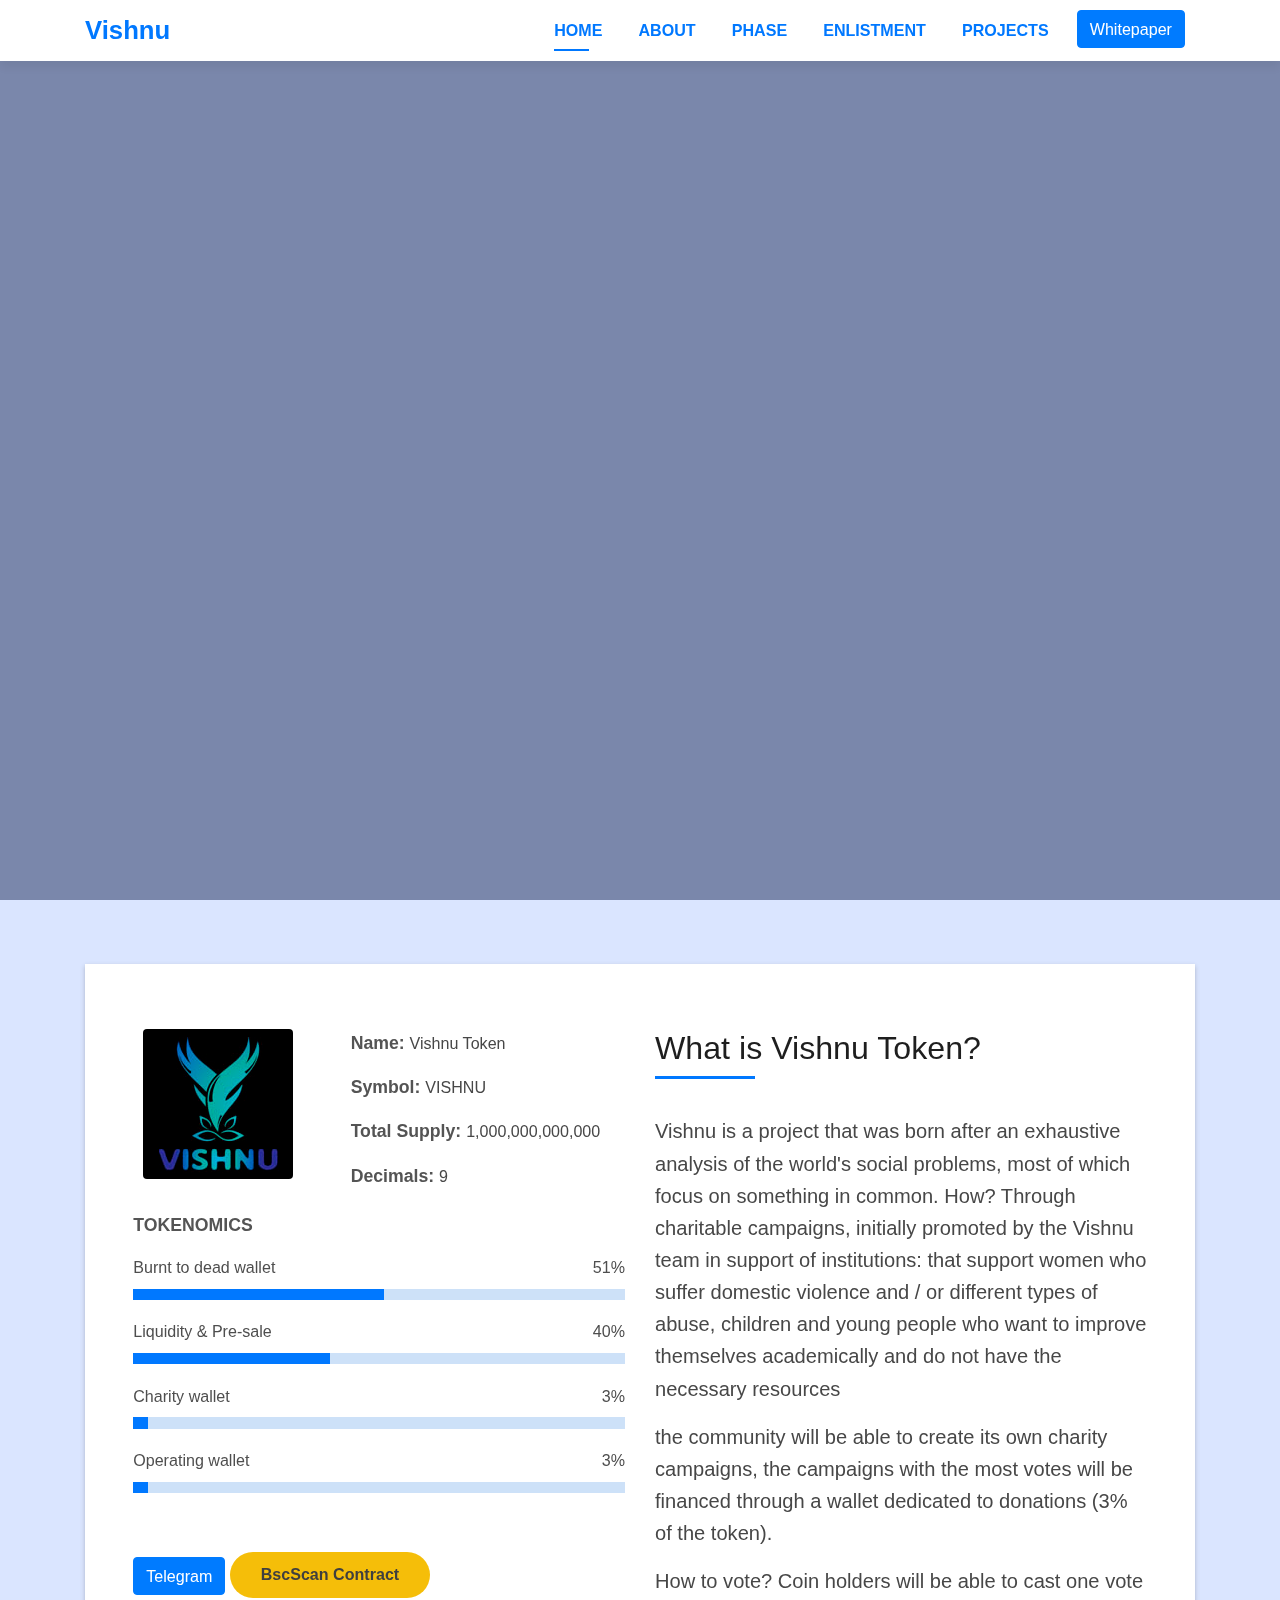
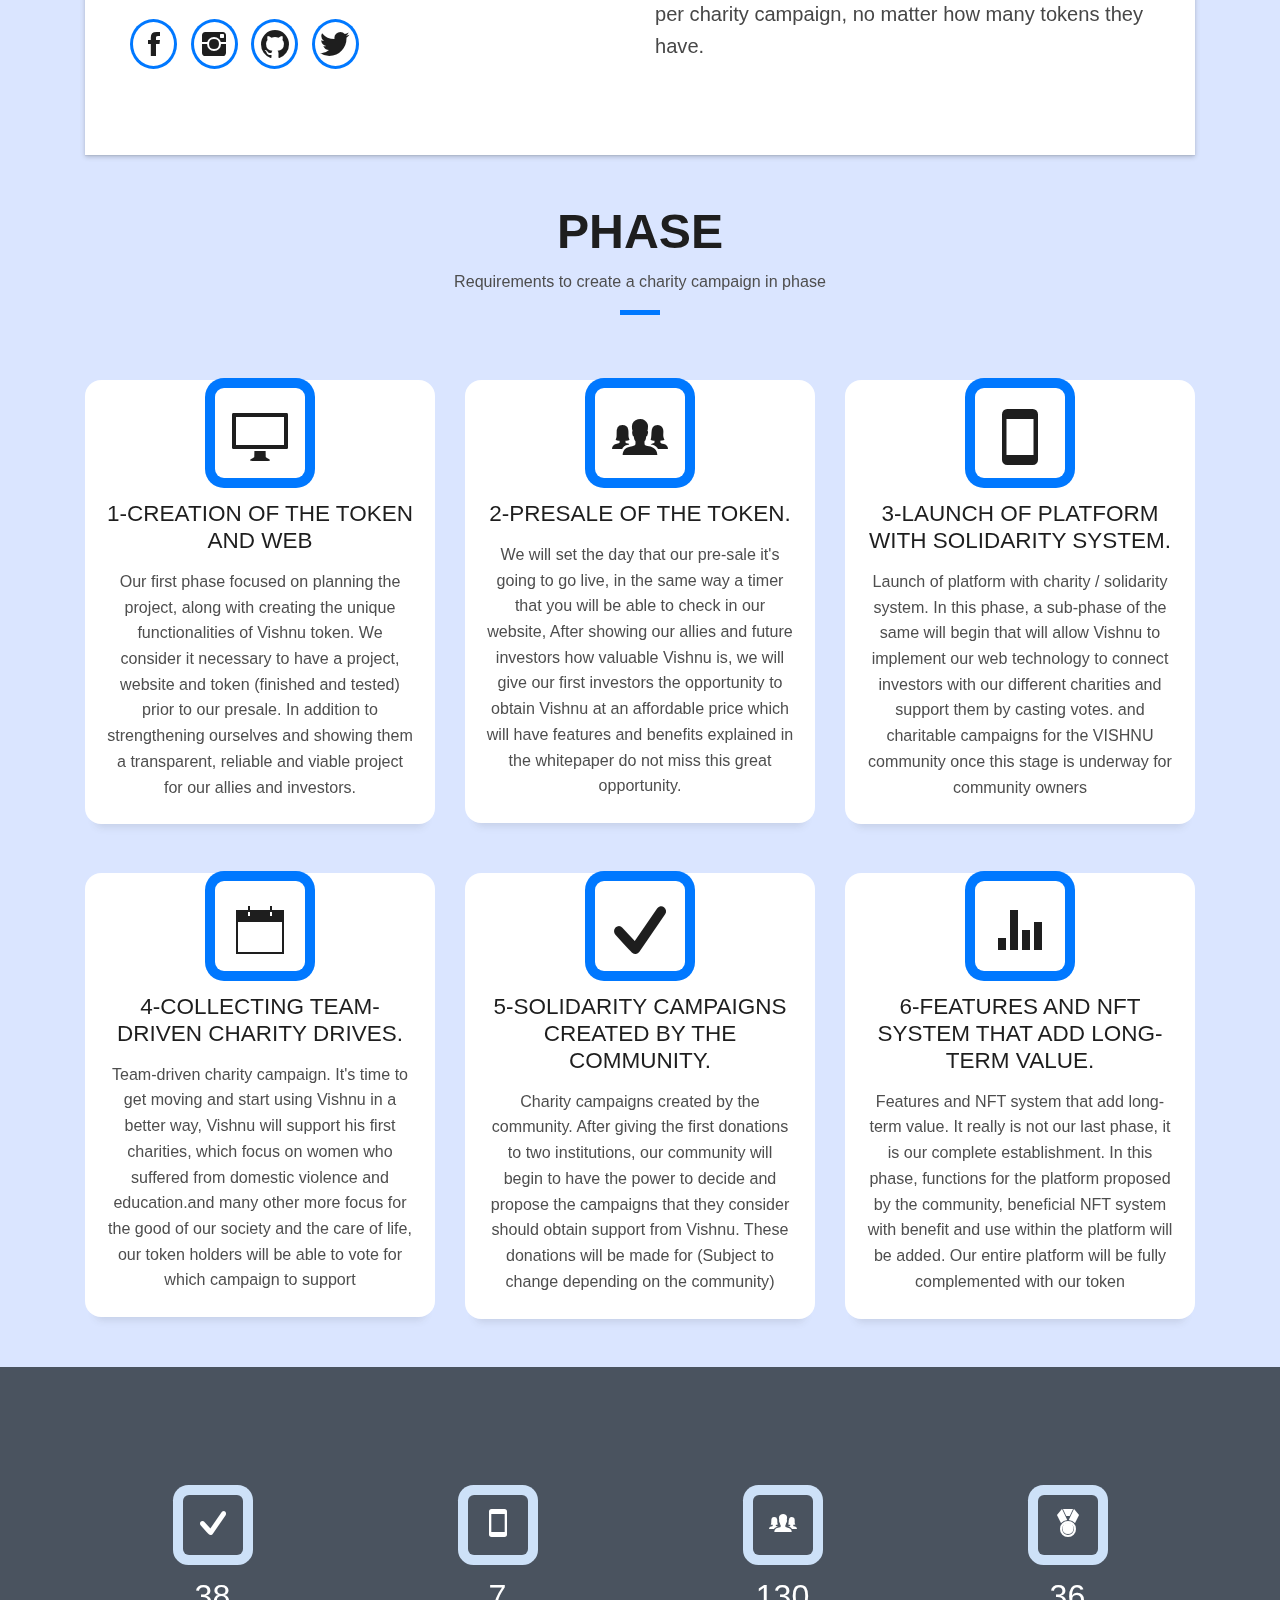
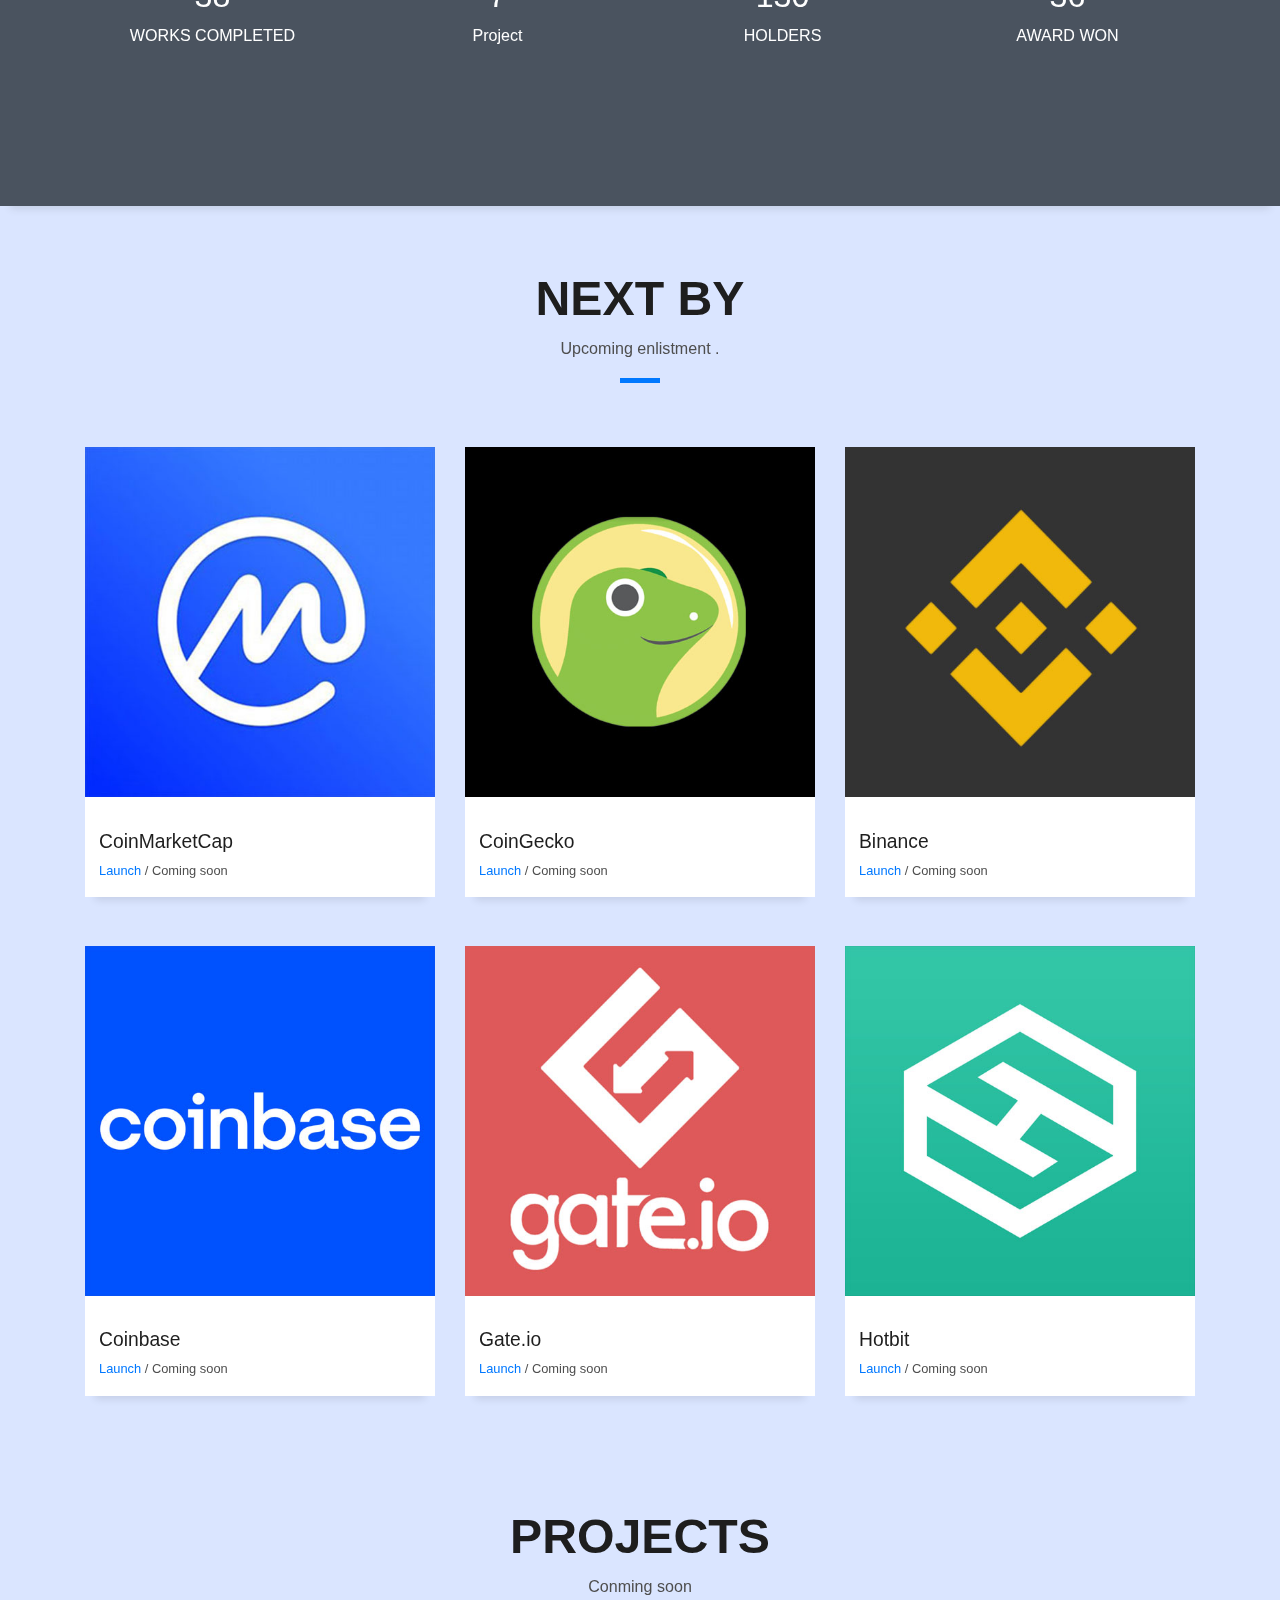
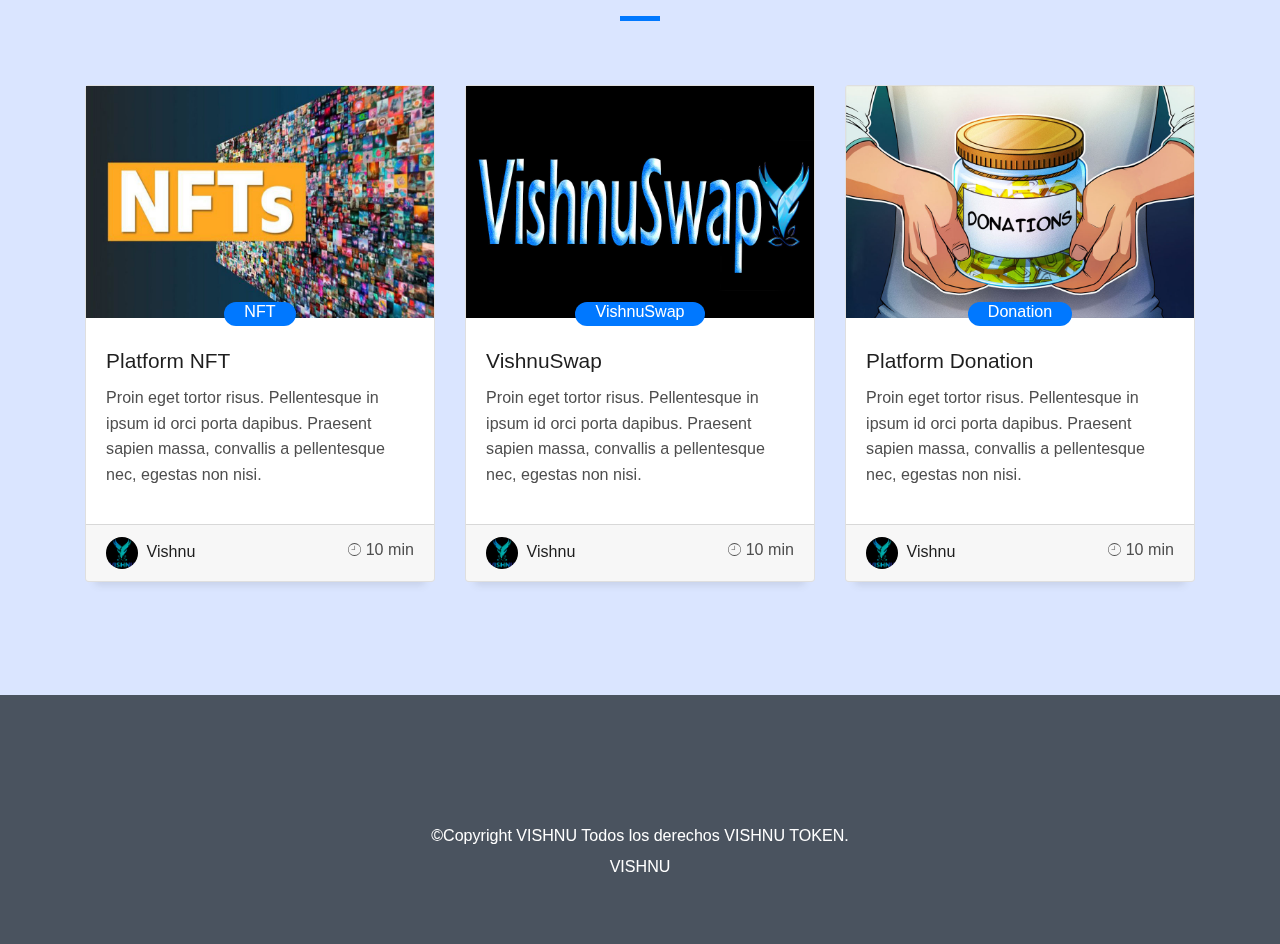
==== index.html @ ac34f477 "Add files via upload" ====
<html lang="en"><head>
  <meta charset="utf-8">
  <title>Vishnu Token</title>
  <meta content="width=device-width, initial-scale=1.0" name="viewport">
  <meta content="" name="keywords">
  <meta content="" name="description">

  <!-- Favicons -->
  <link href="img/favicon.png" rel="icon">
  <link href="img/apple-touch-icon.png" rel="apple-touch-icon">

  <!-- Bootstrap CSS File -->
  <link href="lib/bootstrap/css/bootstrap.min.css" rel="stylesheet">

  <!-- Libraries CSS Files -->
  <link href="lib/font-awesome/css/font-awesome.min.css" rel="stylesheet">
  <link href="lib/animate/animate.min.css" rel="stylesheet">
  <link href="lib/ionicons/css/ionicons.min.css" rel="stylesheet">
  <link href="lib/owlcarousel/assets/owl.carousel.min.css" rel="stylesheet">
  <link href="lib/lightbox/css/lightbox.min.css" rel="stylesheet">

  <!-- Main Stylesheet File -->
  <link href="css/style.css" rel="stylesheet">

  <!-- =======================================================
    Theme Name: Vishnu
    Theme URL: https://Vishnutoken.net/Vishnu-token-VISHNU-html-template/
    Author: vishnutoken.net
    License: https://vishnutoken.net/license/
  ======================================================= -->
</head>

<body id="page-top">

  <!--/ Nav Star /-->
  <nav class="navbar navbar-b navbar-expand-md fixed-top navbar-reduce" id="mainNav">
    <div class="container">
      <a class="navbar-brand js-scroll" href="#page-top">Vishnu</a>
      <button class="navbar-toggler collapsed" type="button" data-toggle="collapse" data-target="#navbarDefault" aria-controls="navbarDefault" aria-expanded="false" aria-label="Toggle navigation">
        <span></span>
        <span></span>
        <span></span>
      </button>
      <div class="navbar-collapse collapse justify-content-end" id="navbarDefault">
        <ul class="navbar-nav">
          <li class="nav-item">
            <a class="nav-link js-scroll active" href="#home">Home</a>
          </li>
          <li class="nav-item">
            <a class="nav-link js-scroll" href="#about">About</a>
          </li>
          <li class="nav-item">
            <a class="nav-link js-scroll" href="#service">Phase</a>
          </li>
          <li class="nav-item">
            <a class="nav-link js-scroll" href="#work">Enlistment</a>
          </li>
          <li class="nav-item">
            <a class="nav-link js-scroll" href="#blog">Projects</a>
          </li>
          <li class="nav-item">
            <a href="Whitepaper/WhitepaperVishnu.pdf" target="_blank" class="btn btn-primary gradient rounded-xl">Whitepaper</a>
     </ul>
      </div>
    </div>
  </nav>
  <!--/ Nav End /-->

  <!--/ Intro Skew Star /-->
  

    <meta charset="UTF-8">
    <meta http-equiv="X-UA-Compatible" content="IE=edge">
    <meta name="viewport" content="width=device-width, initial-scale=1.0">
    <title>DreamTours</title>
    <link rel="stylesheet" href="./main.css">


    <main id="hero">   
        <div class="promo">
            <h1></h1>
            <p></p>
          
        </div>
        <video muted="" autoplay="" loop="">
            <source src="./video/fondo.mp4" type="video/mp4">
        </video>
        <div class="capa"></div>
    </main>


          <!--<p class="display-6 color-d">Hello, world!</p>-->
          
    
  
  <!--/ Intro Skew End /-->

  <section id="about" class="about-mf sect-pt4 route">
    <div class="container">
      <div class="row">
        <div class="col-sm-12">
          <div class="box-shadow-full">
            <div class="row">
              <div class="col-md-6">
                <div class="row">
                  <div class="col-sm-6 col-md-5">
                    <div class="about-img">
                      <img src="img/testimonial-2.jpg" class="img-fluid rounded b-shadow-a" alt="">
                    </div>
                  </div>
                  <div class="col-sm-6 col-md-7">
                    <div class="about-info">
                      <p><span class="title-s">Name: </span> <span>Vishnu Token</span></p>
                      <p><span class="title-s">Symbol: </span> <span>VISHNU</span></p>
                      <p><span class="title-s">Total Supply: </span> <span>1,000,000,000,000</span></p>
                      <p><span class="title-s">Decimals: </span> <span>9</span></p>
                    </div>
                  </div>
                </div>
                <div class="skill-mf">
                  <p class="title-s">TOKENOMICS</p>
                  <span>Burnt to dead wallet</span> <span class="pull-right">51%</span>
                  <div class="progress">
                    <div class="progress-bar" role="progressbar" style="width: 51%;" aria-valuenow="85" aria-valuemin="0" aria-valuemax="100"></div>
                  </div>
                  <span>Liquidity & Pre-sale</span> <span class="pull-right">40%</span>
                  <div class="progress">
                    <div class="progress-bar" role="progressbar" style="width: 40%" aria-valuenow="75" aria-valuemin="0" aria-valuemax="100"></div>
                  </div>
                  <span>Charity wallet</span> <span class="pull-right">3%</span>
                  <div class="progress">
                    <div class="progress-bar" role="progressbar" style="width: 3%" aria-valuenow="50" aria-valuemin="0" aria-valuemax="100"></div>
                  </div>
                  <span>Operating wallet</span> <span class="pull-right">3%</span>
                  <div class="progress">
                    <div class="progress-bar" role="progressbar" style="width: 3%" aria-valuenow="90" aria-valuemin="0" aria-valuemax="100"></div>
                  </div>
                </div>
               <a href="https://t.me/VishnuToken" target="_blank" class="btn btn-primary gradient rounded-xl">Telegram</a> <a href="https://bscscan.com/token/0xe2ad57574689e2a278611de8c1af13e9b4d689e1">
<button type="button">BscScan Contract</button></a>
             <div class="socials">
                    <ul>
                      <li><a href="https://www.facebook.com/Vishnutoken"><span class="ico-circle"><i class="ion-social-facebook"></i></span></a></li>
                      <li><a href="https://www.instagram.com/vishnutoken"><span class="ico-circle"><i class="ion-social-instagram"></i></span></a></li>
                      <li><a href="https://github.com/CarlosVishnuDev"><span class="ico-circle"><i class="ion-social-github"></i></span></a></li>
                      <li><a href="https://twitter.com/vishnutoken"><span class="ico-circle"><i class="ion-social-twitter"></i></span></a></li>
                    
                    </ul>
                  </div>  
             </div>
              <div class="col-md-6">
                <div class="about-me pt-4 pt-md-0">
                  <div class="title-box-2">
                    <h5 class="title-left">
                      What is Vishnu Token?
                    </h5>
                  </div>
                  <p class="lead">
                   Vishnu is a project that was born after an exhaustive analysis of the world's social problems, most of which focus on something in common.

How?

Through charitable campaigns, initially promoted by the Vishnu team in support of institutions: that support women who suffer domestic violence and / or different types of abuse, children and young people who want to improve themselves academically and do not have the necessary resources
                  </p>
                  <p class="lead">
                    the community will be able to create its own charity campaigns, the campaigns with the most votes will be financed through a wallet dedicated to donations (3% of the token).
                  </p>
                  <p class="lead">
                   How to vote?

Coin holders will be able to cast one vote per charity campaign, no matter how many tokens they have.
                  </p>
                </div>
              </div>
            </div>
          </div>
        </div>
      </div>
    </div>
  </section>

  <!--/ Section Services Star /-->
  <section id="service" class="services-mf route">
    <div class="container">
      <div class="row">
        <div class="col-sm-12">
          <div class="title-box text-center">
            <h3 class="title-a">
              Phase
            </h3>
            <p class="subtitle-a">
              Requirements to create a charity campaign in phase
            </p>
            <div class="line-mf"></div>
          </div>
        </div>
      </div>
      <div class="row">
        <div class="col-md-4">
          <div class="service-box">
            <div class="service-ico">
              <span class="ico-circle"><i class="ion-monitor"></i></span>
            </div>
            <div class="service-content">
              <h2 class="s-title">1-Creation of the token and web</h2>
              <p class="s-description text-center">
               Our first phase focused on planning the project, along with creating the unique functionalities of Vishnu token. We consider it necessary to have a project, website and token (finished and tested) prior to our presale. In addition to strengthening ourselves and showing them a transparent, reliable and viable project for our allies and investors.
              </p>
            </div>
          </div>
        </div>
        <div class="col-md-4">
          <div class="service-box">
            <div class="service-ico">
              <span class="ico-circle"><i class="ion-ios-people"></i></span>
            </div>
            <div class="service-content">
              <h2 class="s-title">2-Presale of the token.</h2>
              <p class="s-description text-center">
                We will set the day that our pre-sale it's going to go live, in the same way a timer that you will be able to check in our website, After showing our allies and future investors how valuable Vishnu is, we will give our first investors the opportunity to obtain Vishnu at an affordable price which will have features and benefits explained in the whitepaper do not miss this great opportunity.
              </p>
            </div>
          </div>
        </div>
        <div class="col-md-4">
          <div class="service-box">
            <div class="service-ico">
              <span class="ico-circle"><i class="ion-android-phone-portrait"></i></span>
            </div>
            <div class="service-content">
              <h2 class="s-title">3-Launch of platform with solidarity system.</h2>
              <p class="s-description text-center">
                Launch of platform with charity / solidarity system.
In this phase, a sub-phase of the same will begin that will allow Vishnu to implement our web technology to connect investors with our different charities and support them by casting votes. and charitable campaigns for the VISHNU community once this stage is underway for community owners
              </p>
            </div>
          </div>
        </div>
        <div class="col-md-4">
          <div class="service-box">
            <div class="service-ico">
              <span class="ico-circle"><i class="ion-ios-calendar-outline"></i></span>
            </div>
            <div class="service-content">
              <h2 class="s-title">4-Collecting team-driven charity drives.
</h2>
              <p class="s-description text-center">
                Team-driven charity campaign.
It's time to get moving and start using Vishnu in a better way, Vishnu will support his first charities, which focus on women who suffered from domestic violence and education.and many other more focus for the good of our society and the care of life, our token holders will be able to vote for which campaign to support

              </p>
            </div>
          </div>
        </div>
        <div class="col-md-4">
          <div class="service-box">
            <div class="service-ico">
              <span class="ico-circle"><i class="ion-checkmark-round"></i></span>
            </div>
            <div class="service-content">
              <h2 class="s-title">5-Solidarity campaigns created by the community.
</h2>
              <p class="s-description text-center">
               Charity campaigns created by the community.
After giving the first donations to two institutions, our community will begin to have the power to decide and propose the campaigns that they consider should obtain support from Vishnu. These donations will be made for (Subject to change depending on the community)
              </p>
            </div>
          </div>
        </div>
        <div class="col-md-4">
          <div class="service-box">
            <div class="service-ico">
              <span class="ico-circle"><i class="ion-stats-bars"></i></span>
            </div>
            <div class="service-content">
              <h2 class="s-title">6-Features and NFT system that add long-term value.
</h2>
              <p class="s-description text-center">
                Features and NFT system that add long-term value.
It really is not our last phase, it is our complete establishment. In this phase, functions for the platform proposed by the community, beneficial NFT system with benefit and use within the platform will be added. Our entire platform will be fully complemented with our token
               
              </p>
            </div>
          </div>
        </div>
      </div>
    </div>
  </section>
  <!--/ Section Services End /-->

  <div class="section-counter paralax-mf bg-image" style="background-image: url(img/counters-bg.jpg)">
    <div class="overlay-mf"></div>
    <div class="container">
      <div class="row">
        <div class="col-sm-3 col-lg-3">
          <div class="counter-box">
            <div class="counter-ico">
              <span class="ico-circle"><i class="ion-checkmark-round"></i></span>
            </div>
            <div class="counter-num">
              <p class="counter">38</p>
              <span class="counter-text">WORKS COMPLETED</span>
            </div>
          </div>
        </div>
        <div class="col-sm-3 col-lg-3">
          <div class="counter-box pt-4 pt-md-0">
            <div class="counter-ico">
              <span class="ico-circle"><i class="ion-android-phone-portrait"></i></span>
            </div>
            <div class="counter-num">
              <p class="counter">7</p>
              <span class="counter-text">Project</span>
            </div>
          </div>
        </div>
        <div class="col-sm-3 col-lg-3">
          <div class="counter-box pt-4 pt-md-0">
            <div class="counter-ico">
              <span class="ico-circle"><i class="ion-ios-people"></i></span>
            </div>
            <div class="counter-num">
              <p class="counter">130</p>
              <span class="counter-text">HOLDERS</span>
            </div>
          </div>
        </div>
        <div class="col-sm-3 col-lg-3">
          <div class="counter-box pt-4 pt-md-0">
            <div class="counter-ico">
              <span class="ico-circle"><i class="ion-ribbon-a"></i></span>
            </div>
            <div class="counter-num">
              <p class="counter">36</p>
              <span class="counter-text">AWARD WON</span>
            </div>
          </div>
        </div>
      </div>
    </div>
  </div>

  <!--/ Section Portfolio Star /-->
  <section id="work" class="portfolio-mf sect-pt4 route">
    <div class="container">
      <div class="row">
        <div class="col-sm-12">
          <div class="title-box text-center">
            <h3 class="title-a">
              Next By
            </h3>
            <p class="subtitle-a">
Upcoming enlistment

.
            </p>
            <div class="line-mf"></div>
          </div>
        </div>
      </div>
      <div class="row">
        <div class="col-md-4">
          <div class="work-box">
            <a href="img/work-1.jpg" data-lightbox="gallery-mf">
              <div class="work-img">
                <img src="img/work-1.jpg" alt="" class="img-fluid">
              </div>
              <div class="work-content">
                <div class="row">
                  <div class="col-sm-8">
                    <h2 class="w-title">CoinMarketCap</h2>
                    <div class="w-more">
                      <span class="w-ctegory">Launch</span> / <span class="w-date">Coming soon</span>
                    </div>
                  </div>
                  <div class="col-sm-4">
                    <div class="w-like">
                     
                    </div>
                  </div>
                </div>
              </div>
            </a>
          </div>
        </div>
        <div class="col-md-4">
          <div class="work-box">
            <a href="img/work-2.jpg" data-lightbox="gallery-mf">
              <div class="work-img">
                <img src="img/work-2.jpg" alt="" class="img-fluid">
              </div>
              <div class="work-content">
                <div class="row">
                  <div class="col-sm-8">
                    <h2 class="w-title">CoinGecko</h2>
                    <div class="w-more">
                      <span class="w-ctegory">Launch</span> / <span class="w-date">Coming soon</span>
                    </div>
                  </div>
                  <div class="col-sm-4">
                    <div class="w-like">
                     
                    </div>
                  </div>
                </div>
              </div>
            </a>
          </div>
        </div>
        <div class="col-md-4">
          <div class="work-box">
            <a href="img/work-3.jpg" data-lightbox="gallery-mf">
              <div class="work-img">
                <img src="img/work-3.jpg" alt="" class="img-fluid">
              </div>
              <div class="work-content">
                <div class="row">
                  <div class="col-sm-8">
                    <h2 class="w-title">Binance</h2>
                    <div class="w-more">
                      <span class="w-ctegory">Launch</span> / <span class="w-date">Coming soon</span>
                    </div>
                  </div>
                  <div class="col-sm-4">
                    <div class="w-like">
                      
                    </div>
                  </div>
                </div>
              </div>
            </a>
          </div>
        </div>
        <div class="col-md-4">
          <div class="work-box">
            <a href="img/work-4.jpg" data-lightbox="gallery-mf">
              <div class="work-img">
                <img src="img/work-4.jpg" alt="" class="img-fluid">
              </div>
              <div class="work-content">
                <div class="row">
                  <div class="col-sm-8">
                    <h2 class="w-title">Coinbase</h2>
                    <div class="w-more">
                      <span class="w-ctegory">Launch</span> / <span class="w-date">Coming soon</span>
                    </div>
                  </div>
                  <div class="col-sm-4">
                    <div class="w-like">
                      
                    </div>
                  </div>
                </div>
              </div>
            </a>
          </div>
        </div>
        <div class="col-md-4">
          <div class="work-box">
            <a href="img/work-5.jpg" data-lightbox="gallery-mf">
              <div class="work-img">
                <img src="img/work-5.jpg" alt="" class="img-fluid">
              </div>
              <div class="work-content">
                <div class="row">
                  <div class="col-sm-8">
                    <h2 class="w-title">Gate.io</h2>
                    <div class="w-more">
                      <span class="w-ctegory">Launch</span> / <span class="w-date">Coming soon</span>
                    </div>
                  </div>
                  <div class="col-sm-4">
                    <div class="w-like">
                      
                    </div>
                  </div>
                </div>
              </div>
            </a>
          </div>
        </div>
        <div class="col-md-4">
          <div class="work-box">
            <a href="img/work-6.jpg" data-lightbox="gallery-mf">
              <div class="work-img">
                <img src="img/work-6.jpg" alt="" class="img-fluid">
              </div>
              <div class="work-content">
                <div class="row">
                  <div class="col-sm-8">
                    <h2 class="w-title">Hotbit</h2>
                    <div class="w-more">
                      <span class="w-ctegory">Launch</span> / <span class="w-date">Coming soon</span>
                    </div>
                  </div>
                  <div class="col-sm-4">
                    <div class="w-like">
                      
                    </div>
                  </div>
                </div>
              </div>
            </a>
          </div>
        </div>
        
      </div>
    </div>
  </section>
  <!--/ Section Portfolio End /-->

  <!--/ Section Testimonials Star /-->
  

  <!--/ Section Blog Star /-->
  <section id="blog" class="blog-mf sect-pt4 route">
    <div class="container">
      <div class="row">
        <div class="col-sm-12">
          <div class="title-box text-center">
            <h3 class="title-a">
              Projects
            </h3>
            <p class="subtitle-a">
              Conming soon
            </p>
            <div class="line-mf"></div>
          </div>
        </div>
      </div>
      <div class="row">
        <div class="col-md-4">
          <div class="card card-blog">
            <div class="card-img">
              <img src="img/post-1.jpg" alt="" class="img-fluid"></a>
            </div>
            <div class="card-body">
              <div class="card-category-box">
                <div class="card-category">
                  <h6 class="category">NFT</h6>
                </div>
              </div>
              <h3 class="card-title"><a>Platform NFT</a></h3>
              <p class="card-description">
                Proin eget tortor risus. Pellentesque in ipsum id orci porta dapibus. Praesent sapien massa, convallis
                a pellentesque nec,
                egestas non nisi.
              </p>
            </div>
            <div class="card-footer">
              <div class="post-author">
                <a href="#">
                  <img src="img/testimonial-2.jpg" alt="" class="avatar rounded-circle">
                  <span class="author">Vishnu</span>
                </a>
              </div>
              <div class="post-date">
                <span class="ion-ios-clock-outline"></span> 10 min
              </div>
            </div>
          </div>
        </div>
        <div class="col-md-4">
          <div class="card card-blog">
            <div class="card-img">
              <img src="img/post-2.jpg" alt="" class="img-fluid"></a>
            </div>
            <div class="card-body">
              <div class="card-category-box">
                <div class="card-category">
                  <h6 class="category">VishnuSwap</h6>
                </div>
              </div>
              <h3 class="card-title"><a>VishnuSwap</a></h3>
              <p class="card-description">
                Proin eget tortor risus. Pellentesque in ipsum id orci porta dapibus. Praesent sapien massa, convallis
                a pellentesque nec,
                egestas non nisi.
              </p>
            </div>
            <div class="card-footer">
              <div class="post-author">
                <a href="#">
                  <img src="img/testimonial-2.jpg" alt="" class="avatar rounded-circle">
                  <span class="author">Vishnu</span>
                </a>
              </div>
              <div class="post-date">
                <span class="ion-ios-clock-outline"></span> 10 min
              </div>
            </div>
          </div>
        </div>
        <div class="col-md-4">
          <div class="card card-blog">
            <div class="card-img">
              <img src="img/post-3.jpg" alt="" class="img-fluid"></a>
            </div>
            <div class="card-body">
              <div class="card-category-box">
                <div class="card-category">
                  <h6 class="category">Donation</h6>
                </div>
              </div>
              <h3 class="card-title"><a>Platform Donation</a></h3>
              <p class="card-description">
                Proin eget tortor risus. Pellentesque in ipsum id orci porta dapibus. Praesent sapien massa, convallis
                a pellentesque nec,
                egestas non nisi.
              </p>
            </div>
            <div class="card-footer">
              <div class="post-author">
                <a href="#">
                  <img src="img/testimonial-2.jpg" alt="" class="avatar rounded-circle">
                  <span class="author">Vishnu</span>
                </a>
              </div>
              <div class="post-date">
                <span class="ion-ios-clock-outline"></span> 10 min
              </div>
            </div>
          </div>
        </div>
      </div>
    </div>
  </section>
  <!--/ Section Blog End /-->

  <!--/ Section Contact-Footer Star /-->
  <section class="paralax-mf footer-paralax bg-image sect-mt4 route" style="background-image: url(img/overlay-bg.jpg)">
    <div class="overlay-mf"></div>
    <div class="container">
      <div class="row">
        <div class="col-sm-12">
          <div class="contact-mf">
            
    </div>
    <footer>
      <div class="container">
<div class="row">
          <div class="col-sm-12">
            <div class="copyright-box">
              <p class="copyright">©Copyright VISHNU Todos los derechos VISHNU TOKEN.</p>
              <div class="credits">
                VISHNU
              </div>
            </div>
          </div>
        </div>
      </div>
    </footer>
  </div></div></div></section>
  <!--/ Section Contact-footer End /-->

  <a href="#" class="back-to-top" style="display: inline;"><i class="fa fa-chevron-up"></i></a>
  

  <!-- JavaScript Libraries -->
  <script src="lib/jquery/jquery.min.js"></script>
  <script src="lib/jquery/jquery-migrate.min.js"></script>
  <script src="lib/popper/popper.min.js"></script>
  <script src="lib/bootstrap/js/bootstrap.min.js"></script>
  <script src="lib/easing/easing.min.js"></script>
  <script src="lib/counterup/jquery.waypoints.min.js"></script>
  <script src="lib/counterup/jquery.counterup.js"></script>
  <script src="lib/owlcarousel/owl.carousel.min.js"></script>
  <script src="lib/lightbox/js/lightbox.min.js"></script>
  <script src="lib/typed/typed.min.js"></script>
  <!-- Contact Form JavaScript File -->
  <script src="contactform/contactform.js"></script>        

  <!-- Template Main Javascript File -->
  <script src="js/main.js"></script>



<div id="lightboxOverlay" class="lightboxOverlay" style="display: none;"></div><div id="lightbox" class="lightbox" style="display: none;"><div class="lb-outerContainer"><div class="lb-container"><img class="lb-image" src="[data-uri]"><div class="lb-nav"><a class="lb-prev" href=""></a><a class="lb-next" href=""></a></div><div class="lb-loader"><a class="lb-cancel"></a></div></div></div><div class="lb-dataContainer"><div class="lb-data"><div class="lb-details"><span class="lb-caption"></span><span class="lb-number"></span></div><div class="lb-closeContainer"><a class="lb-close"></a></div></div></div></div></body></html>
---- css/style.css ----
/*
  Theme Name: DevFolio
  Theme URL: https://bootstrapmade.com/devfolio-bootstrap-portfolio-html-template/
  Author: BootstrapMade.com
  License: https://bootstrapmade.com/license/
*/

/*======================================
//--//-->   STYLES GENERALES
======================================*/

body {
  background-color: #6f9aff42;
  color: #474747;
}

h1,
h2,
h3,
h4,
h5,
h6 {
  color: #1e1e1e;
}

a {
  color: #1e1e1e;
  transition: all 0.5s ease-in-out;
}

a:hover {
  color: #0078ff;
  text-decoration: none;
  transition: all 0.5s ease-in-out;
}

.p-r {
  position: relative;
}

.color-a {
  color: #0078ff;
}

.color-d {
  color: #f5f5f5;
}

.color-text-a {
  color: #4e4e4e;
}

.box-shadow,
.paralax-mf,
.service-box,
.work-box,
.card-blog {
  box-shadow: 0 13px 8px -10px rgba(0, 0, 0, 0.1);
}

.box-shadow-a,
.button:hover {
  box-shadow: 0 0 0 4px #cde1f8;
}

.display-5 {
  font-size: 2.5rem;
  font-weight: 300;
  line-height: 1.1;
}

.display-6 {
  font-size: 2rem;
  font-weight: 300;
  line-height: 1.1;
}

.avatar {
  width: 32px;
  height: 32px;
  margin-right: 4px;
  overflow: hidden;
}

.bg-image {
  background-repeat: no-repeat;
  background-attachment: fixed;
  background-size: cover;
  background-position: center center;
}

.overlay-mf {
  background-color: #0d141b;
}

.overlay-mf {
  position: absolute;
  top: 0;
  left: 0px;
  padding: 0;
  height: 100%;
  width: 100%;
  opacity: .7;
}

.paralax-mf {
  position: relative;
  padding: 8rem 0;
}

.display-table {
  width: 100%;
  height: 100%;
  display: table;
}

.table-cell {
  display: table-cell;
  vertical-align: middle;
}

/*--/ Sections /--*/

.sect-4 {
  padding: 4rem 0;
}

.sect-pt4 {
  padding-top: 4rem;
}

.sect-mt4 {
  margin-top: 4rem;
}

/*--/ Title s /--*/

.title-s {
  font-weight: 600;
  color: #545454;
  font-size: 1.1rem;
}

/*--/ Title A /--*/

.title-box {
  margin-bottom: 4rem;
}

.title-a {
  font-size: 3rem;
  font-weight: bold;
  text-transform: uppercase;
}

.subtitle-a {
  color: #4e4e4e;
}

.line-mf {
  width: 40px;
  height: 5px;
  background-color: #0078ff;
  margin: 0 auto;
}

/*--/ Title Left /--*/

.title-box-2 {
  margin-bottom: 3rem;
}

.title-left {
  font-size: 2rem;
  position: relative;
}

.title-left:before {
  content: '';
  position: absolute;
  height: 3px;
  background-color: #0078ff;
  width: 100px;
  bottom: -12px;
}

/*------/ Box /------*/

.box-pl2 {
  padding-left: 2rem;
}

.box-shadow-full {
  padding: 3rem 1.25rem;
  position: relative;
  background-color: #fff;
  margin-bottom: 3rem;
  z-index: 2;
  box-shadow: 0 1px 1px 0 rgba(0, 0, 0, 0.06), 0 2px 5px 0 rgba(0, 0, 0, 0.2);
}

/*------/ Socials /------*/

.socials {
  padding: 1.5rem 0;
}

.socials ul li {
  display: inline-block;
}

.socials .ico-circle {
  height: 44;
  width: 41px;
  /* font-size: 1.7rem; */
  border-radius: 59%;
  line-height: 1.4;
  margin: 0 15px 0 0;
  box-shadow: 0 0 0 3px #0078ff;
  transition: all 500ms ease;
}

.socials .ico-circle:hover {
  background-color: #0078ff;
  color: #fff;
  box-shadow: 0 0 0 3px #cde1f8;
  transition: all 500ms ease;
}

/*------/ Ul resect /------*/

.ul-resect,
.socials ul,
.list-ico,
.blog-wrapper .post-meta ul,
.box-comments .list-comments,
.widget-sidebar .list-sidebar,
.widget-tags ul {
  list-style: none;
  padding-left: 0;
  margin-bottom: 0;
}

.list-ico {
  line-height: 2;
}

.list-ico span {
  color: #0078ff;
  margin-right: 10px;
}

/*------/ Ico Circle /------*/

.ico-circle {
  height: 90px;
  width: 90px;
  font-size: 2rem;
  border-radius: 10%;
  line-height: 1.55;
  margin: 0 auto;
  text-align: center;
  box-shadow: 0 0 0 10px #0078ff;
  display: block;
}

/*------/ Owl Carousel /------*/

.owl-theme .owl-dots {
  text-align: center;
  margin-top: 18px;
}

.owl-theme .owl-dots .owl-dot {
  display: inline-block;
}

.owl-theme .owl-dots .owl-dot span {
  width: 18px;
  height: 7px;
  margin: 5px 5px;
  background: #cde1f8;
  border: 0px solid #cde1f8;
  display: block;
  transition: all 0.6s ease-in-out;
  cursor: pointer;
}

.owl-theme .owl-dots .owl-dot:hover span {
  background-color: #cde1f8;
}

.owl-theme .owl-dots .owl-dot.active span {
  background-color: #1B1B1B;
  width: 25px;
}

/*--/ Scrolltop s /--*/

.scrolltop-mf {
  position: relative;
  display: none;
}

.scrolltop-mf span {
  z-index: 999;
  position: fixed;
  width: 42px;
  height: 42px;
  background-color: #0078ff;
  opacity: .7;
  font-size: 1.6rem;
  line-height: 1.5;
  text-align: center;
  color: #fff;
  top: auto;
  left: auto;
  right: 30px;
  bottom: 50px;
  cursor: pointer;
  border-radius: 50%;
}

/* Back to top button */

.back-to-top {
  position: fixed;
  display: none;
  background: #0078ff;
  color: #fff;
  width: 44px;
  height: 44px;
  text-align: center;
  line-height: 1;
  font-size: 16px;
  border-radius: 50%;
  right: 15px;
  bottom: 15px;
  transition: background 0.5s;
  z-index: 11;
}

.back-to-top i {
  padding-top: 12px;
  color: #fff;
}

/* Prelaoder */

#preloader {
  position: fixed;
  top: 0;
  left: 0;
  right: 0;
  bottom: 0;
  z-index: 9999;
  overflow: hidden;
  background: #fff;
}

#preloader:before {
  content: "";
  position: fixed;
  top: calc(50% - 30px);
  left: calc(50% - 30px);
  border: 6px solid #f2f2f2;
  border-top: 6px solid #0078ff;
  border-radius: 50%;
  width: 60px;
  height: 60px;
  -webkit-animation: animate-preloader 1s linear infinite;
  animation: animate-preloader 1s linear infinite;
}

@-webkit-keyframes animate-preloader {
  0% {
    -webkit-transform: rotate(0deg);
    transform: rotate(0deg);
  }

  100% {
    -webkit-transform: rotate(360deg);
    transform: rotate(360deg);
  }
}

@keyframes animate-preloader {
  0% {
    -webkit-transform: rotate(0deg);
    transform: rotate(0deg);
  }

  100% {
    -webkit-transform: rotate(360deg);
    transform: rotate(360deg);
  }
}

/*======================================
//--//-->   NAVBAR
======================================*/

.navbar-b {
  transition: all .5s ease-in-out;
  background-color: transparent;
  padding-top: 1.563rem;
  padding-bottom: 1.563rem;
}

.navbar-b.navbar-reduce {
  box-shadow: 0px 6px 9px 0px rgba(0, 0, 0, 0.06);
}

.navbar-b.navbar-trans .nav-item,
.navbar-b.navbar-reduce .nav-item {
  position: relative;
  padding-right: 10px;
  padding-left: 0;
}

.navbar-b.navbar-trans .nav-link,
.navbar-b.navbar-reduce .nav-link {
  color: #fff;
  text-transform: uppercase;
  font-weight: 600;
}

.navbar-b.navbar-trans .nav-link:before,
.navbar-b.navbar-reduce .nav-link:before {
  content: '';
  position: absolute;
  margin-left: 0px;
  width: 0%;
  bottom: 0;
  left: 0;
  height: 2px;
  transition: all 500ms ease;
}

.navbar-b.navbar-trans .nav-link:hover,
.navbar-b.navbar-reduce .nav-link:hover {
  color: #1B1B1B;
}

.navbar-b.navbar-trans .nav-link:hover:before,
.navbar-b.navbar-reduce .nav-link:hover:before {
  width: 35px;
}

.navbar-b.navbar-trans .show > .nav-link:before,
.navbar-b.navbar-trans .active > .nav-link:before,
.navbar-b.navbar-trans .nav-link.show:before,
.navbar-b.navbar-trans .nav-link.active:before,
.navbar-b.navbar-reduce .show > .nav-link:before,
.navbar-b.navbar-reduce .active > .nav-link:before,
.navbar-b.navbar-reduce .nav-link.show:before,
.navbar-b.navbar-reduce .nav-link.active:before {
  width: 35px;
}

.navbar-b.navbar-trans .nav-link:before {
  background-color: #fff;
}

.navbar-b.navbar-trans .nav-link:hover {
  color: #fff;
}

.navbar-b.navbar-trans .show > .nav-link,
.navbar-b.navbar-trans .active > .nav-link,
.navbar-b.navbar-trans .nav-link.show,
.navbar-b.navbar-trans .nav-link.active {
  color: #fff;
}

.navbar-b.navbar-reduce {
  transition: all .5s ease-in-out;
  background-color: #fff;
  padding-top: 5px;
  padding-bottom: 5px;
}

.navbar-b.navbar-reduce .nav-link {
  color: #0078ff;
}

.navbar-b.navbar-reduce .nav-link:before {
  background-color: #0078ff;
}

.navbar-b.navbar-reduce .nav-link:hover {
  color: #0078ff;
}

.navbar-b.navbar-reduce .show > .nav-link,
.navbar-b.navbar-reduce .active > .nav-link,
.navbar-b.navbar-reduce .nav-link.show,
.navbar-b.navbar-reduce .nav-link.active {
  color: #0078ff;
}

.navbar-b.navbar-reduce .navbar-brand {
  color: #0078ff;
}

.navbar-b.navbar-reduce .navbar-toggler span {
  background-color: #1B1B1B;
}

.navbar-b .navbar-brand {
  color: #fff;
  font-size: 1.6rem;
  font-weight: 600;
}

.navbar-b .navbar-nav .dropdown-item.show .dropdown-menu,
.navbar-b .dropdown.show .dropdown-menu,
.navbar-b .dropdown-btn.show .dropdown-menu {
  -webkit-transform: translate3d(0px, 0px, 0px);
  transform: translate3d(0px, 0px, 0px);
  visibility: visible !important;
}

.navbar-b .dropdown-menu {
  margin: 1.12rem 0 0;
  border-radius: 0;
}

.navbar-b .dropdown-menu .dropdown-item {
  padding: .7rem 1.7rem;
  transition: all 500ms ease;
}

.navbar-b .dropdown-menu .dropdown-item:hover {
  background-color: #0078ff;
  color: #fff;
  transition: all 500ms ease;
}

.navbar-b .dropdown-menu .dropdown-item.active {
  background-color: #0078ff;
}

/*--/ Hamburger Navbar /--*/

.navbar-toggler {
  position: relative;
}

.navbar-toggler:focus,
.navbar-toggler:active {
  outline: 0;
}

.navbar-toggler span {
  display: block;
  background-color: #fff;
  height: 3px;
  width: 25px;
  margin-top: 4px;
  margin-bottom: 4px;
  -webkit-transform: rotate(0deg);
  transform: rotate(0deg);
  left: 0;
  opacity: 1;
}

.navbar-toggler span:nth-child(1),
.navbar-toggler span:nth-child(3) {
  transition: -webkit-transform .35s ease-in-out;
  transition: transform .35s ease-in-out;
  transition: transform .35s ease-in-out, -webkit-transform .35s ease-in-out;
}

.navbar-toggler:not(.collapsed) span:nth-child(1) {
  position: absolute;
  left: 12px;
  top: 10px;
  -webkit-transform: rotate(135deg);
  transform: rotate(135deg);
  opacity: 0.9;
}

.navbar-toggler:not(.collapsed) span:nth-child(2) {
  height: 12px;
  visibility: hidden;
  background-color: transparent;
}

.navbar-toggler:not(.collapsed) span:nth-child(3) {
  position: absolute;
  left: 12px;
  top: 10px;
  -webkit-transform: rotate(-135deg);
  transform: rotate(-135deg);
  opacity: 0.9;
}

/*======================================
//--//-->   INTRO
======================================*/

.intro {
  height: 100vh;
  position: relative;
  color: #fff;
}

.intro .intro-content {
  text-align: center;
  position: absolute;
}

.intro .overlay-itro {
  background-color: rgba(0, 0, 0, 0.6);
  position: absolute;
  top: 0;
  left: 0px;
  padding: 0;
  height: 100%;
  width: 100%;
  opacity: .9;
}

.intro .intro-title {
  color: #fff;
  font-weight: 600;
  font-size: 3rem;
}

.intro .intro-subtitle {
  font-size: 1.5rem;
  font-weight: 300;
}

.intro .text-slider-items {
  display: none;
}

.intro-single {
  height: 350px;
}

.intro-single .intro-content {
  margin-top: 30px;
}

.intro-single .intro-title {
  text-transform: uppercase;
  font-size: 3rem;
}

.intro-single .breadcrumb {
  background-color: transparent;
  color: #0078ff;
}

.intro-single .breadcrumb .breadcrumb-item:before {
  color: #cde1f8;
}

.intro-single .breadcrumb .breadcrumb-item.active {
  color: #cde1f8;
}

.intro-single .breadcrumb a {
  color: #fff;
}

/*======================================
//--//-->   ABOUT
======================================*/

.about-mf .box-shadow-full {
  padding-top: 4rem;
  padding-bottom: 4rem;
}

.about-mf .about-img {
  margin-bottom: 2rem;
}

.about-mf .about-img img {
  margin-left: 10px;
}

.skill-mf span {
  color: #4e4e4e;
}

.skill-mf .progress {
  background-color: #cde1f8;
  margin: .5rem 0 1.2rem 0;
  border-radius: 0;
  height: .7rem;
}

.skill-mf .progress .progress-bar {
  height: .7rem;
  background-color: #0078ff;
}

/*======================================
//--//-->   SERVICES
======================================*/

.service-box {
  background-color: #fff;
  padding: .5rem 1.3rem;
  border-radius: 1rem;
  margin-bottom: 3rem;
}

.service-box:hover .ico-circle {
  transition: all 500ms ease;
  color: #fff;
  background-color: #0078ff;
  box-shadow: 0 0 0 10px #cde1f8;
}

.service-box .service-ico {
  margin-bottom: 1rem;
  color: #1e1e1e;
}

.service-box .ico-circle {
  transition: all 500ms ease;
  font-size: 4rem;
}

.service-box .s-title {
  font-size: 1.4rem;
  text-transform: uppercase;
  text-align: center;
  padding: .4rem 0;
}

.service-box .s-description {
  color: #4e4e4e;
}

/*======================================
//--//-->   COUNTER
======================================*/

.counter-box {
  color: #fff;
  text-align: center;
}

.counter-ico {
  margin-bottom: 1rem;
}

.counter-ico .ico-circle {
  height: 60px;
  width: 60px;
  line-height: 1.8;
  box-shadow: 0 0 0 10px #cde1f8;
}

.counter-num .counter {
  font-size: 2rem;
  margin-bottom: 0;
}

/*======================================
//--//-->   PORTFOLIO
======================================*/

.work-box {
  margin-bottom: 3rem;
  -webkit-backface-visibility: hidden;
  backface-visibility: hidden;
  background-color: #fff;
}

.work-box:hover img {
  -webkit-transform: scale(1.3);
  transform: scale(1.3);
}

.work-img {
  display: block;
  overflow: hidden;
}

.work-img img {
  transition: all 1s;
}

.work-content {
  padding: 2rem 3% 1rem 4%;
}

.work-content .w-more {
  color: #4e4e4e;
  font-size: .8rem;
}

.work-content .w-more .w-ctegory {
  color: #0078ff;
}

.work-content .w-like {
  font-size: 2.5rem;
  color: #0078ff;
  float: right;
}

.work-content .w-like a {
  color: #0078ff;
}

.work-content .w-like .num-like {
  font-size: .7rem;
}

.w-title {
  font-size: 1.2rem;
}

/*======================================
//--//-->   TESTIMONIALS
======================================*/

.testimonials .owl-carousel .owl-item img {
  width: auto;
}

.testimonial-box {
  color: #fff;
  text-align: center;
}

.testimonial-box .author-test {
  margin-top: 1rem;
}

.testimonial-box .author-test img {
  margin: 0 auto;
}

.testimonial-box .author {
  color: #fff;
  text-transform: uppercase;
  font-weight: 600;
  margin: 1rem 0;
  display: block;
  font-size: 1.4rem;
}

.testimonial-box .comit {
  font-size: 2rem;
  color: #0078ff;
  background-color: #fff;
  width: 52px;
  height: 52px;
  display: block;
  margin: 0 auto;
  border-radius: 50%;
  line-height: 1.6;
}

/*======================================
//--//-->   BLOG
======================================*/

.card-blog .card-body {
  position: relative;
}

.card-blog .card-category-box {
  position: absolute;
  text-align: center;
  top: -16px;
  left: 15px;
  right: 15px;
  line-height: 25px;
  overflow: hidden;
}

.card-blog .card-category {
  display: inline-block;
  color: #fff;
  padding: 0 20px 5px;
  overflow: hidden;
  background-color: #0078ff;
  border-radius: 40px;
}

.card-blog .card-category .category {
  color: #fff;
  display: inline-block;
  /* text-transform: uppercase; */
  /* font-size: .7rem; */
  /* letter-spacing: .1px; */
  margin-bottom: 0;
}

.card-blog .card-title {
  font-size: 1.3rem;
  margin-top: .6rem;
}

.card-blog .card-description {
  color: #4e4e4e;
}

.card-blog .post-author {
  display: inline-block;
}

.card-blog .post-date {
  color: #4e4e4e;
  display: inline-block;
  float: right;
}

/*======================================
//--//-->   BLOG-SINGLE
======================================*/

.post-box,
.form-comments,
.box-comments,
.widget-sidebar {
  padding: 2rem;
  background-color: #fff;
  margin-bottom: 3rem;
}

.blog-wrapper .article-title {
  font-size: 1.5rem;
}

.blog-wrapper .post-meta {
  margin: 1rem 0;
}

.blog-wrapper .post-meta ul {
  border-left: 4px solid #0078ff;
  margin-top: 1rem;
}

.blog-wrapper .post-meta ul li {
  display: inline-block;
  margin-left: 15px;
}

.blog-wrapper .post-meta ul a {
  color: #0078ff;
}

.blog-wrapper .post-meta ul span {
  color: #1e1e1e;
}

.blog-wrapper .blockquote {
  border-left: 4px solid #0078ff;
  padding: 18px;
  font-style: italic;
}

/*------/ Comments /------*/

.box-comments .list-comments li {
  padding-bottom: 40px;
}

.box-comments .list-comments .comment-avatar {
  display: table-cell;
  vertical-align: top;
}

.box-comments .list-comments .comment-avatar img {
  width: 80px;
  height: 80px;
}

.box-comments .list-comments .comment-author {
  font-size: 1.3rem;
}

.box-comments .list-comments .comment-details {
  display: table-cell;
  vertical-align: top;
  padding-left: 25px;
}

.box-comments .list-comments a {
  color: #0078ff;
}

.box-comments .list-comments span {
  color: #1e1e1e;
  font-style: italic;
}

.box-comments .comment-children {
  margin-left: 40px;
}

/*------/ Sidebar /------*/

.widget-sidebar .sidebar-title {
  font-size: 1.6rem;
  font-weight: 600;
  border-left: 5px solid #0078ff;
  padding-left: 15px;
  text-transform: uppercase;
  margin-bottom: 1.5rem;
}

.widget-sidebar .list-sidebar li {
  position: relative;
  padding: 6px 0 6px 24px;
}

.widget-sidebar .list-sidebar li:before {
  position: absolute;
  content: "";
  width: 10px;
  height: 1px;
  left: 0;
  background-color: #0078ff;
  top: 20px;
}

.sidebar-search input {
  background-color: #fff;
  border-radius: 0;
  transition: all 0.5s ease-in-out;
}

.sidebar-search .btn-search {
  background-color: #0078ff;
  border-color: #0078ff;
  border-radius: 0;
  padding-left: 20px;
  padding-right: 20px;
}

.widget-tags ul li {
  display: inline-block;
  background-color: #0078ff;
  padding: .2rem .6rem;
  margin-bottom: .5rem;
  border-radius: 15px;
}

.widget-tags ul li a {
  color: #fff;
}

/*======================================
//--//-->   CONTACT
======================================*/

.footer-paralax {
  padding: 4rem 0 0 0;
}

.contact-mf {
  margin-top: 4rem;
}

/*======================================
//--//-->   FOOTER
======================================*/

footer {
  text-align: center;
  color: #fff;
  padding-bottom: 4rem;
}

footer .copyright {
  margin-bottom: .3rem;
}

footer .credits {
  margin-bottom: 0;
}

footer .credits a {
  color: #fff;
}

/*======================================
//--//-->   CONtaCT FORM
======================================*/

#sendmessage {
  color: #0078ff;
  border: 1px solid #0078ff;
  display: none;
  text-align: center;
  padding: 15px;
  font-weight: 600;
  margin-bottom: 15px;
}

#errormessage {
  color: red;
  display: none;
  border: 1px solid red;
  text-align: center;
  padding: 15px;
  font-weight: 600;
  margin-bottom: 15px;
}

#sendmessage.show,
#errormessage.show,
.show {
  display: block;
}

.validation {
  color: red;
  display: none;
  margin: 0 0 20px;
  font-weight: 400;
  font-size: 13px;
}

/*======================================
//--//-->   BUTTON
======================================*/

.button {
  display: inline-block;
  padding: .3rem .6rem;
  text-align: center;
  vertical-align: middle;
  -webkit-user-select: none;
  -moz-user-select: none;
  -ms-user-select: none;
  user-select: none;
  font-size: 1rem;
  border-radius: .3rem;
  border: 1px solid transparent;
  transition: all 500ms ease;
  cursor: pointer;
}

.button:focus {
  outline: 0;
}

.button:hover {
  background-color: #0062d3;
  color: #fff;
  transition: all 500ms ease;
}

.button-a {
  background-color: #0078ff;
  color: #fff;
  border-color: #cde1f8;
}

.button-big {
  padding: .9rem 2.3rem;
  font-size: 1.2rem;
}

.button-rouded {
  border-radius: 5rem;
}

.btn-lg {
  padding: .5rem 1rem;
  font-size: 1.25rem;
  line-height: 1.5;
  border-radius: .3rem;
}

@media (min-width: 577px) {
  .counter-box {
    margin-bottom: 1.8rem;
  }
}

@media (min-width: 767px) {
  .about-mf .box-pl2 {
    margin-top: 3rem;
    padding-left: 0rem;
  }

  .card-blog {
    margin-bottom: 3rem;
  }

  .contact-mf .box-pl2 {
    margin-top: 3rem;
    padding-left: 0rem;
  }
}

@media (min-width: 768px) {
  .box-shadow-full {
    padding: 3rem;
  }

  .navbar-b.navbar-trans .nav-item,
  .navbar-b.navbar-reduce .nav-item {
    padding-left: 10px;
  }

  .navbar-b.navbar-trans .nav-link:before,
  .navbar-b.navbar-reduce .nav-link:before {
    margin-left: 18px;
  }

  .intro .intro-title {
    font-size: 4.5rem;
  }

  .intro .intro-subtitle {
    font-size: 2.5rem;
  }

  .intro-single .intro-title {
    font-size: 3.5rem;
  }

  .testimonial-box .description {
    padding: 0 5rem;
  }

  .post-box,
  .form-comments,
  .box-comments,
  .widget-sidebar {
    padding: 3rem;
  }

  .blog-wrapper .article-title {
    font-size: 1.9rem;
  }

  .box-comments .list-comments .comment-author {
    font-size: 1.5rem;
  }
}

@media (min-width: 992px) {
  .testimonial-box .description {
    padding: 0 8rem;
  }
}

@media (min-width: 1200px) {
  .testimonial-box .description {
    padding: 0 13rem;
  }
}

@media (max-width: 1024px) {
  .bg-image {
    background-attachment: scroll;
  }
}

@media (max-width: 768px) {
  .back-to-top {
    bottom: 15px;
  }
}
---- main.css ----
@import url('https://fonts.googleapis.com/css2?family=Poppins:wght@600&display=swap');

html {
    font-size: 100.5%;
    box-sizing: border-box;
  }
  
  *, *::before, *::after {
      box-sizing: inherit;
  }
  
  body {
    margin: 0;
    padding: 0;
    line-height: 1.6;
    /* font-family: 'Poppins', sans-serif; */
  }

  
  .promo {
      padding-top: 350px;
      display: flex;
      flex-direction:column;
      justify-content: center;
      align-items: center;
      width:60%;
      margin:auto;
      position:relative;
      z-index: 2;
    }
    
    
    .promo h1 {
        font-size: 3.5rem;
        text-align:center;
        color:#f3f3f3;
        font-weight: 700;
    }
    
    
    .promo p {
        font-size: 2.5rem;
        text-align:center;
        color: #f3f3f3;
        font-weight: 900;
    }
    
    button {
        display: inline-block;
        border:none;
        /* height:50px; */
        border-radius: 30px;
        padding: 10px 0;
        width: 200px;
        background-color:#f5be09;
        /* font-size: 1.8rem; */
        color: #3f3f3f;
        font-weight: 800;
        transition: 150ms;
        margin-top: 40px;
    }
    button:focus {
        outline:none;
    }
    
    button:hover{
        transform:translate(0, -5px) ;
    }
    
 #hero {
     min-height: 100vh;
     position:relative;
 } 

 video {
     position:absolute;
     top: 0;
     left:0;
     width:100%;
     height:100%;
     object-fit: cover;
 }

 .capa {
     position:absolute;
     top:0;
     left:0;
     width:100%;
     height:100%;
     background:#1c1c1d;
     opacity:0.5;
     mix-blend-mode: overlay;
 }
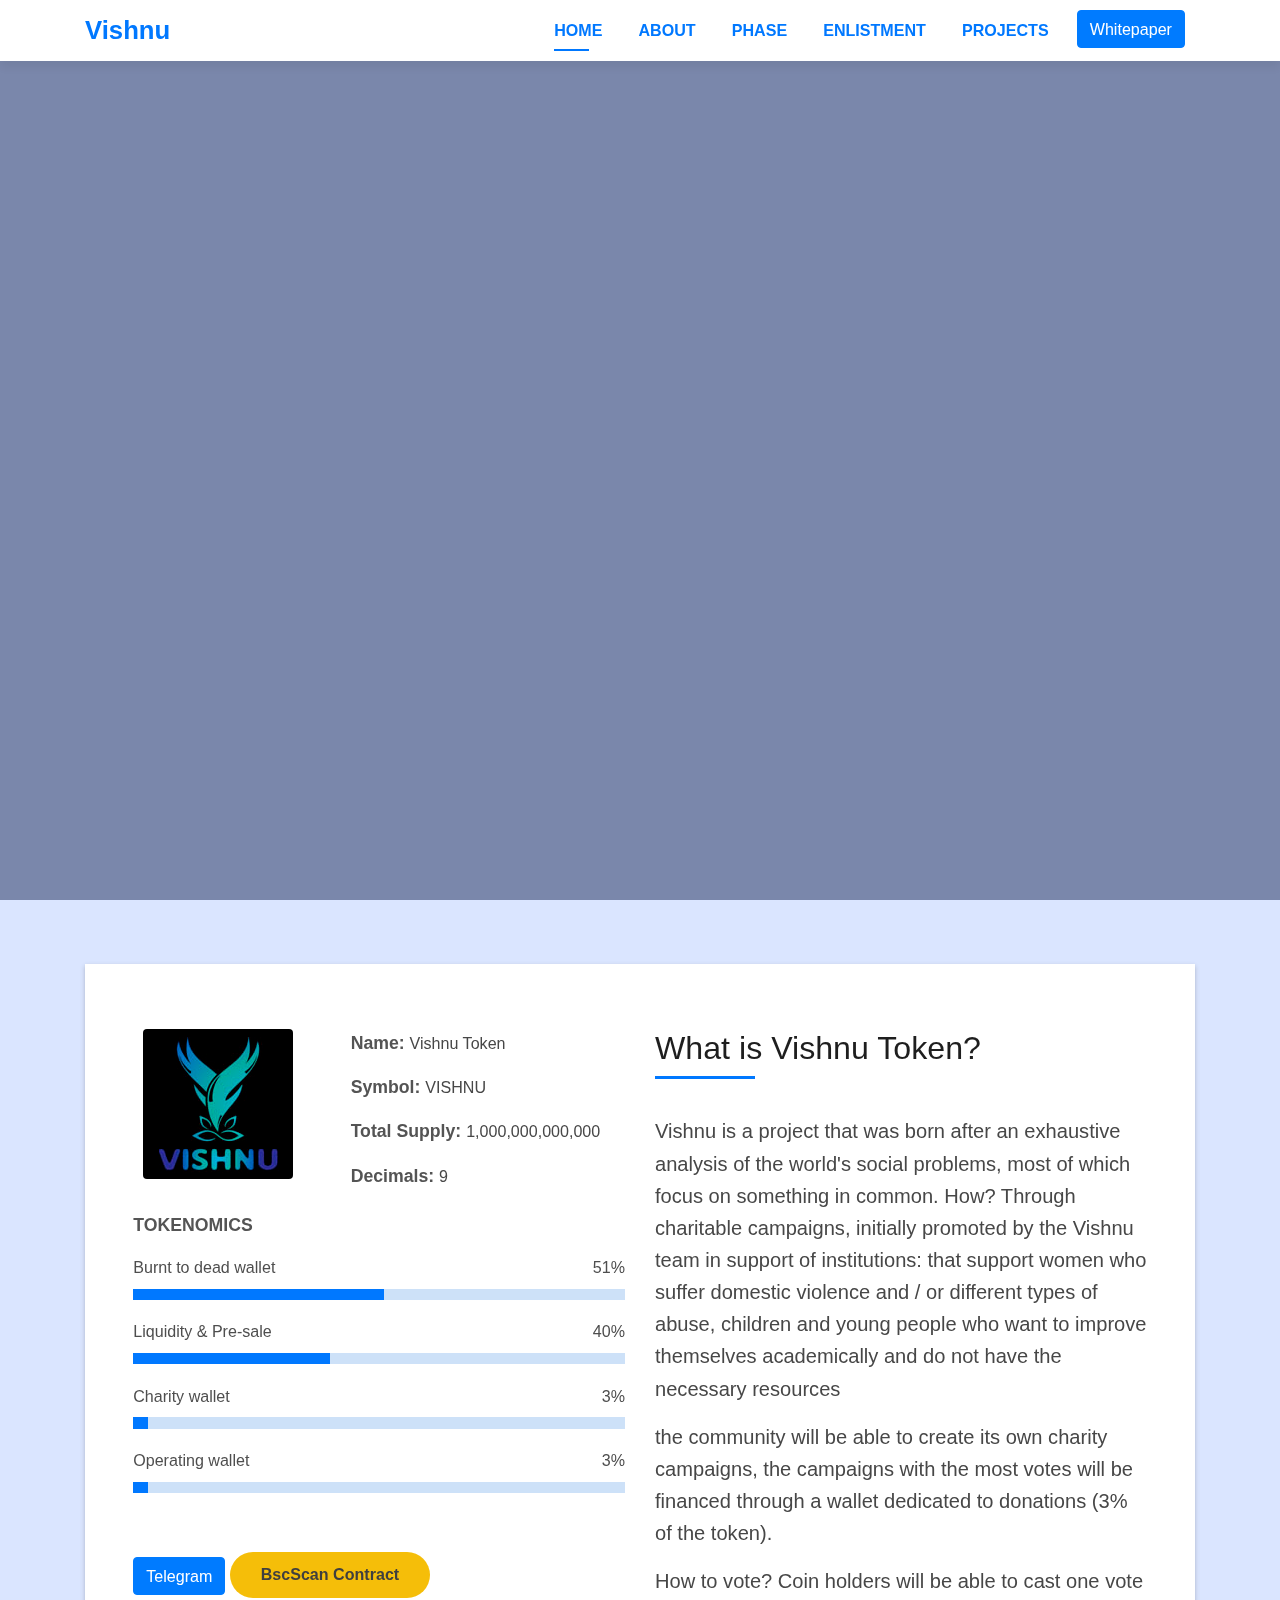
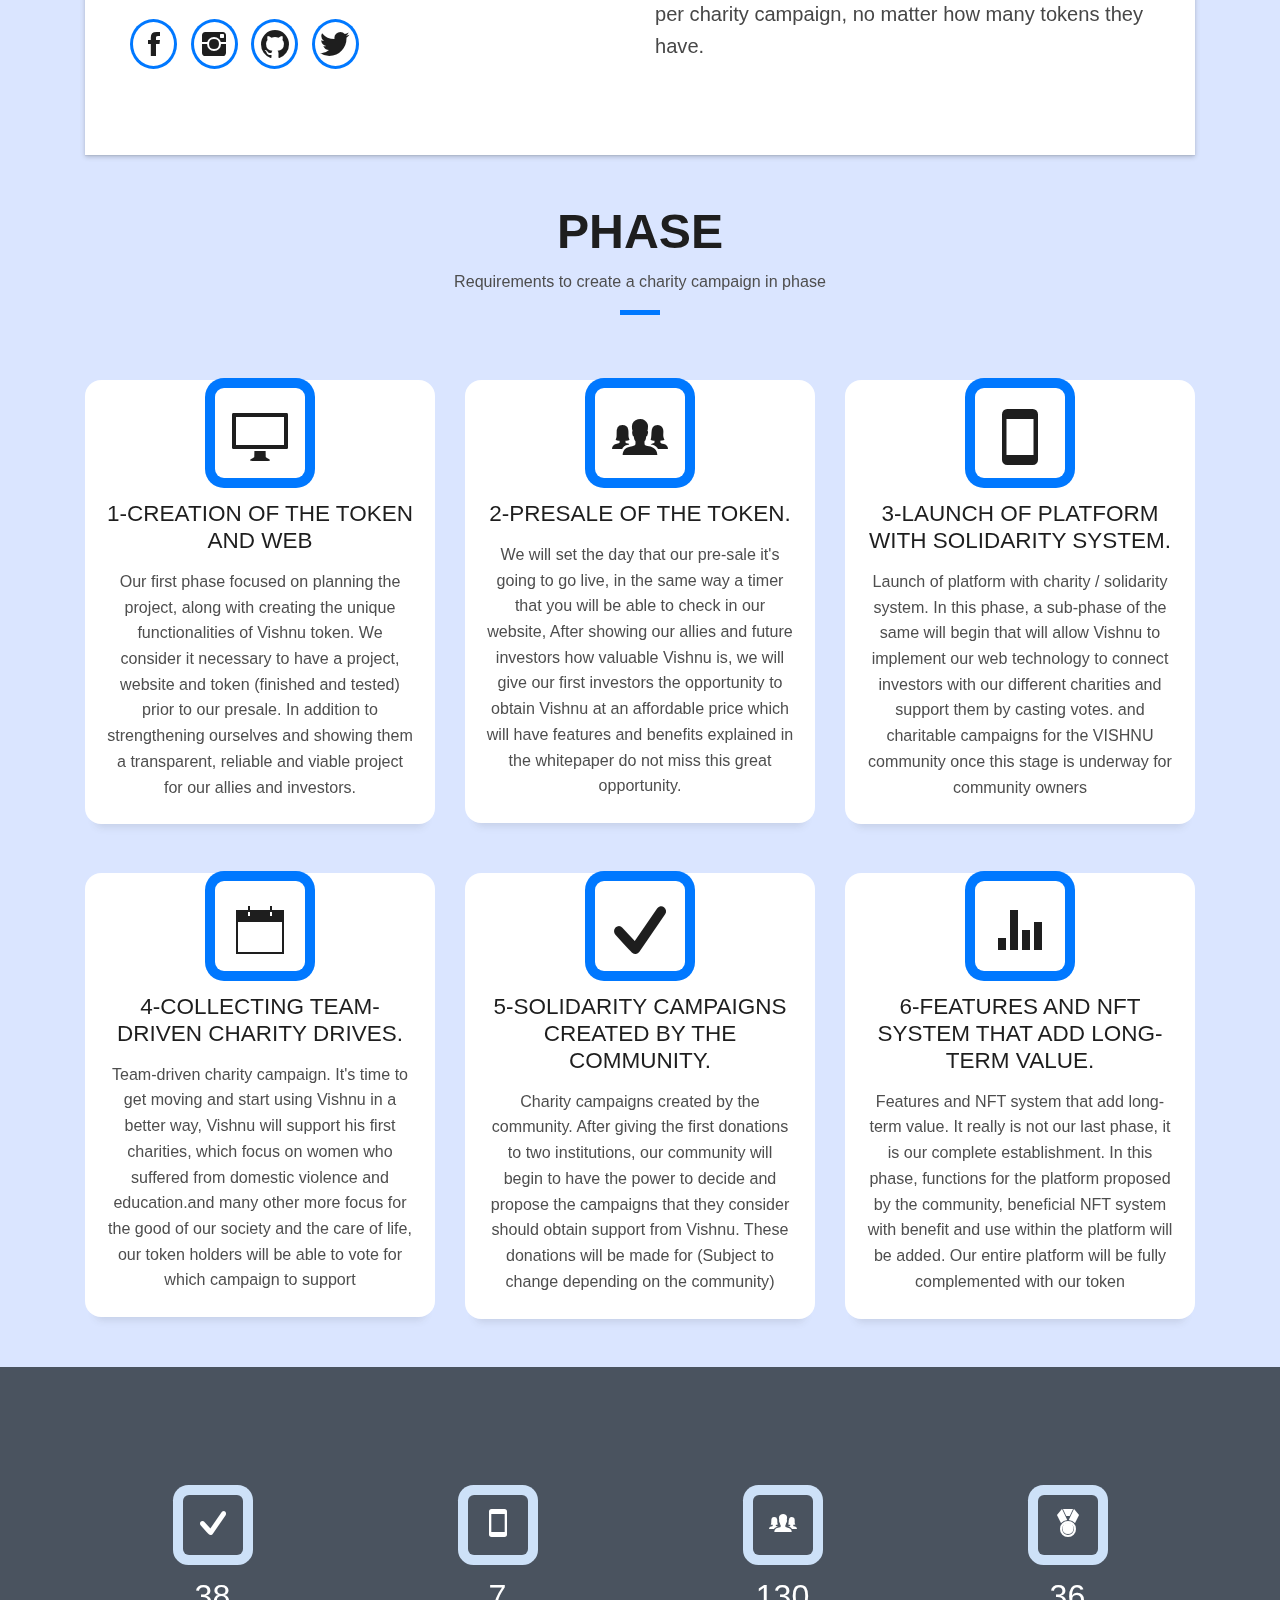
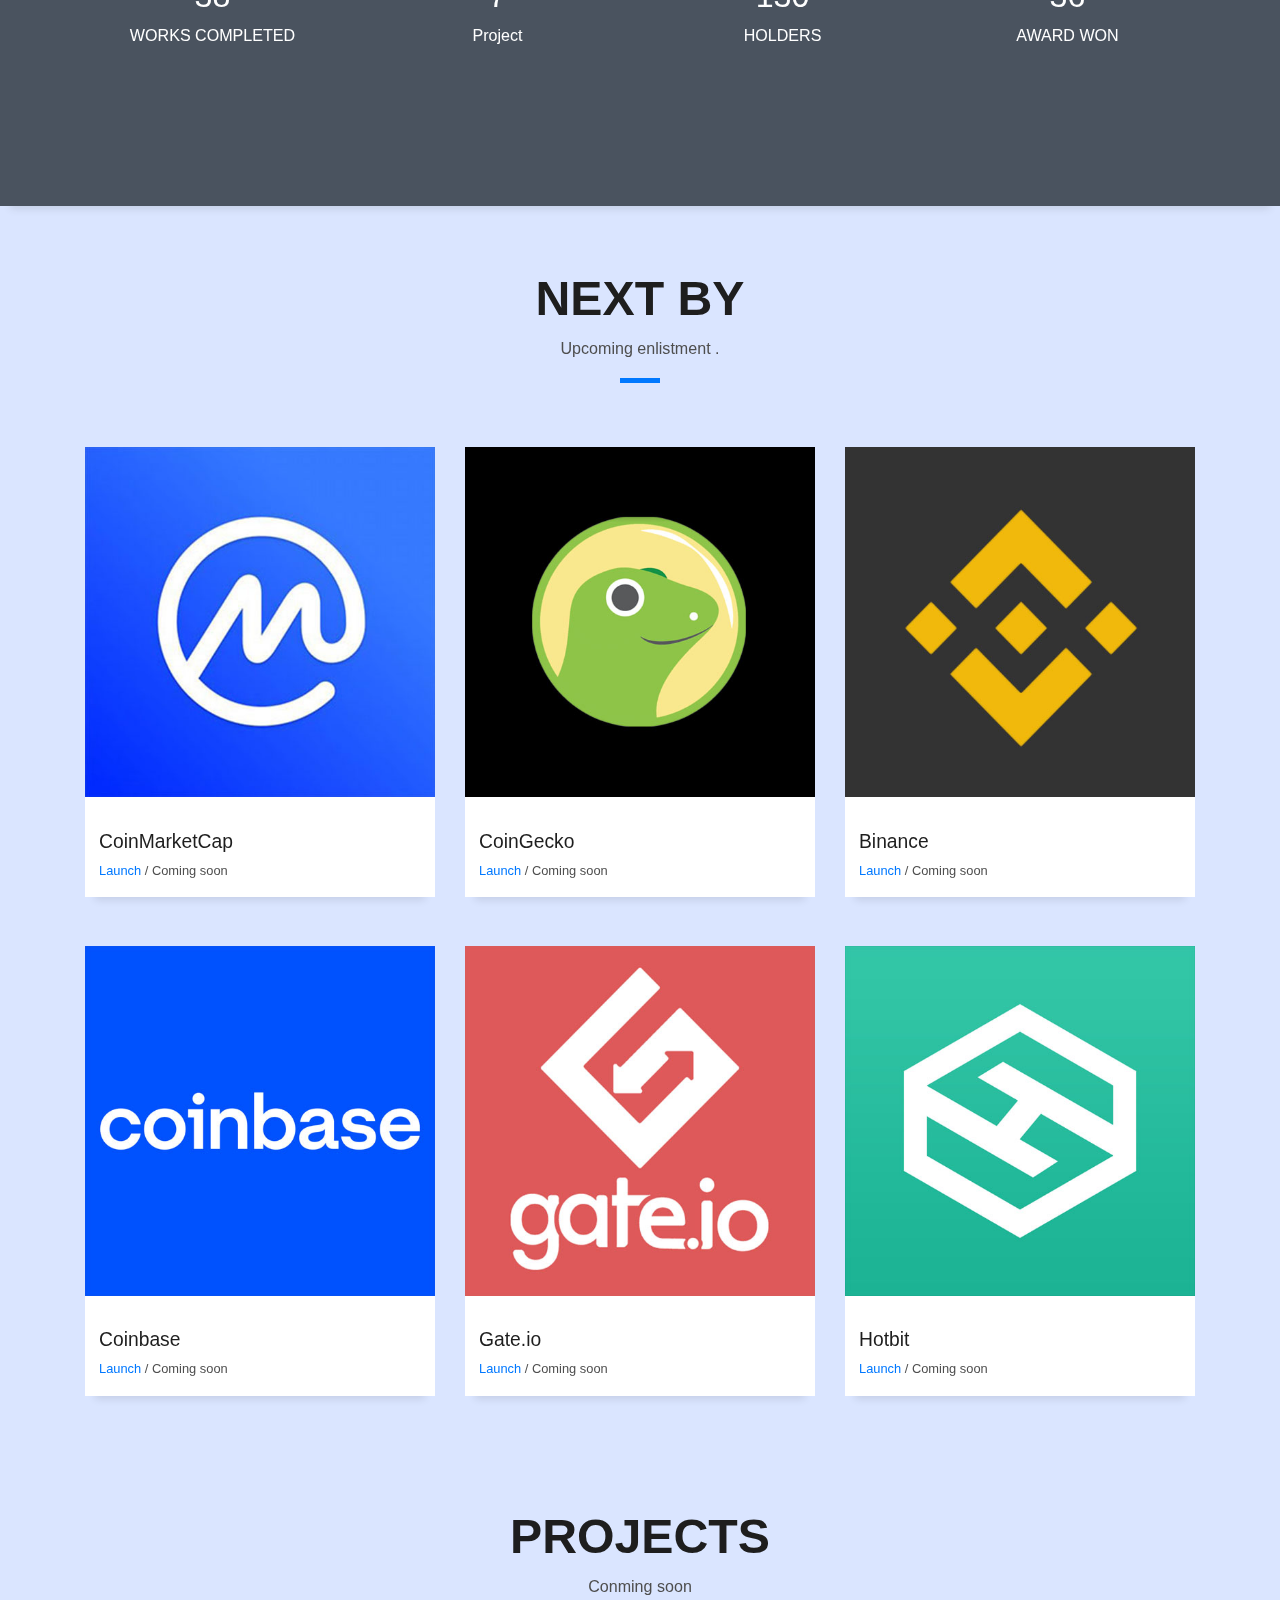
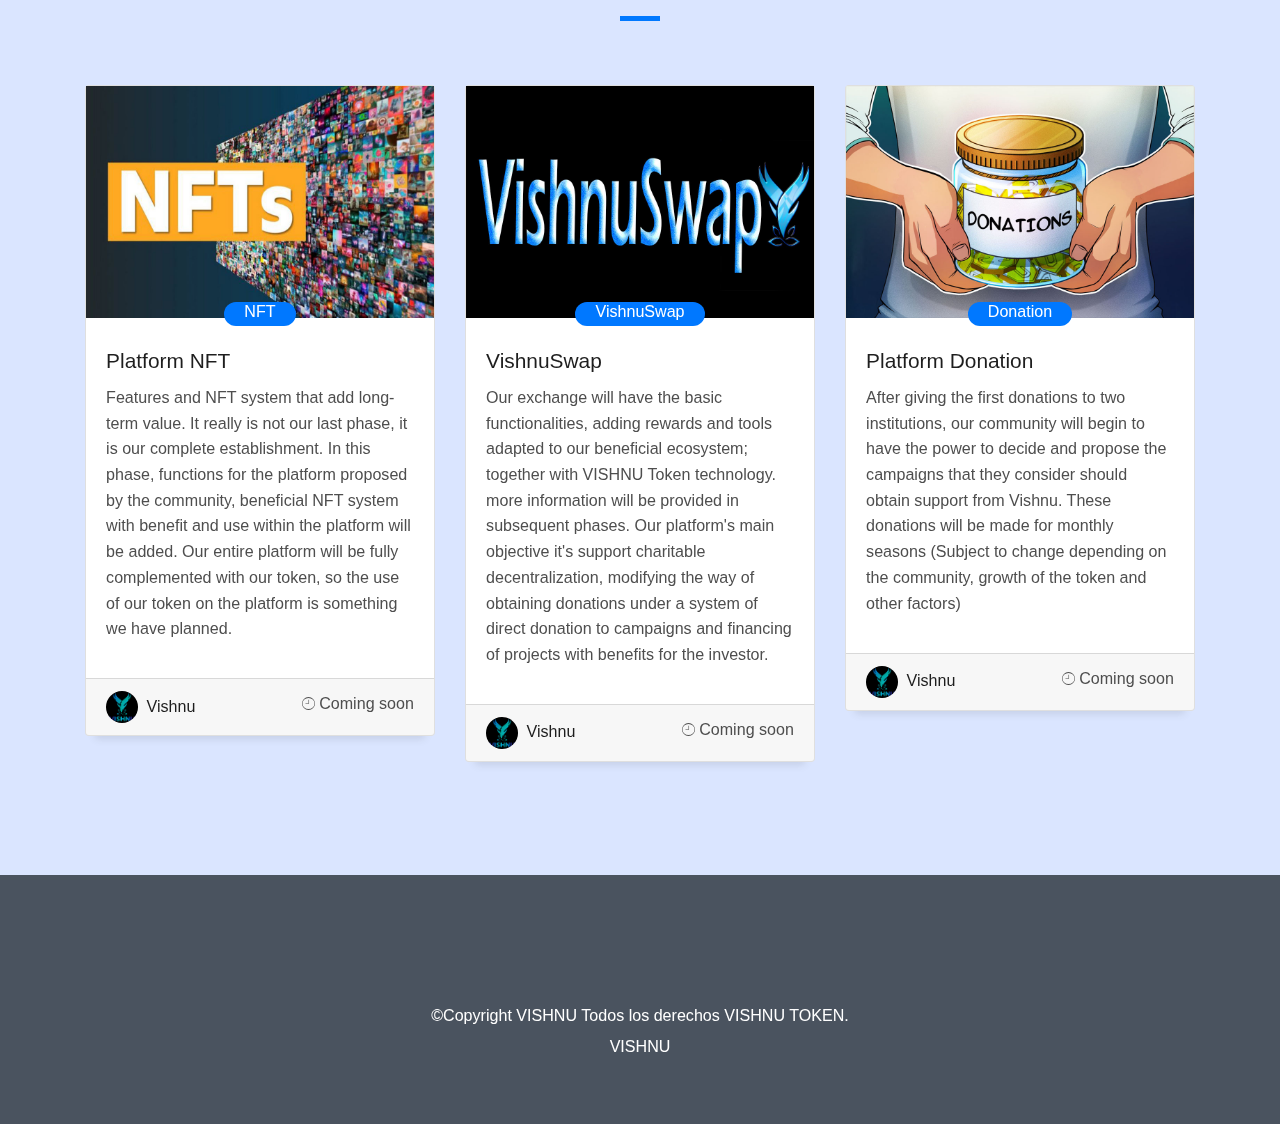
==== commit 7e041d35: "Add files via upload" ====
--- a/index.html
+++ b/index.html
@@ -541,10 +541,8 @@
                 </div>
               </div>
               <h3 class="card-title"><a>Platform NFT</a></h3>
-              <p class="card-description">
-                Proin eget tortor risus. Pellentesque in ipsum id orci porta dapibus. Praesent sapien massa, convallis
-                a pellentesque nec,
-                egestas non nisi.
+              <p class="card-description">Features and NFT system that add long-term value.
+It really is not our last phase, it is our complete establishment. In this phase, functions for the platform proposed by the community, beneficial NFT system with benefit and use within the platform will be added. Our entire platform will be fully complemented with our token, so the use of our token on the platform is something we have planned.
               </p>
             </div>
             <div class="card-footer">
@@ -555,7 +553,7 @@
                 </a>
               </div>
               <div class="post-date">
-                <span class="ion-ios-clock-outline"></span> 10 min
+                <span class="ion-ios-clock-outline"></span> Coming soon
               </div>
             </div>
           </div>
@@ -572,10 +570,7 @@
                 </div>
               </div>
               <h3 class="card-title"><a>VishnuSwap</a></h3>
-              <p class="card-description">
-                Proin eget tortor risus. Pellentesque in ipsum id orci porta dapibus. Praesent sapien massa, convallis
-                a pellentesque nec,
-                egestas non nisi.
+              <p class="card-description">Our exchange will have the basic functionalities, adding rewards and tools adapted to our beneficial ecosystem; together with VISHNU Token technology. more information will be provided in subsequent phases. Our platform's main objective it's support charitable decentralization, modifying the way of obtaining donations under a system of direct donation to campaigns and financing of projects with benefits for the investor.
               </p>
             </div>
             <div class="card-footer">
@@ -586,7 +581,7 @@
                 </a>
               </div>
               <div class="post-date">
-                <span class="ion-ios-clock-outline"></span> 10 min
+                <span class="ion-ios-clock-outline"></span> Coming soon
               </div>
             </div>
           </div>
@@ -604,9 +599,7 @@
               </div>
               <h3 class="card-title"><a>Platform Donation</a></h3>
               <p class="card-description">
-                Proin eget tortor risus. Pellentesque in ipsum id orci porta dapibus. Praesent sapien massa, convallis
-                a pellentesque nec,
-                egestas non nisi.
+              After giving the first donations to two institutions, our community will begin to have the power to decide and propose the campaigns that they consider should obtain support from Vishnu. These donations will be made for monthly seasons (Subject to change depending on the community, growth of the token and other factors)
               </p>
             </div>
             <div class="card-footer">
@@ -617,7 +610,7 @@
                 </a>
               </div>
               <div class="post-date">
-                <span class="ion-ios-clock-outline"></span> 10 min
+                <span class="ion-ios-clock-outline"></span> Coming soon
               </div>
             </div>
           </div>
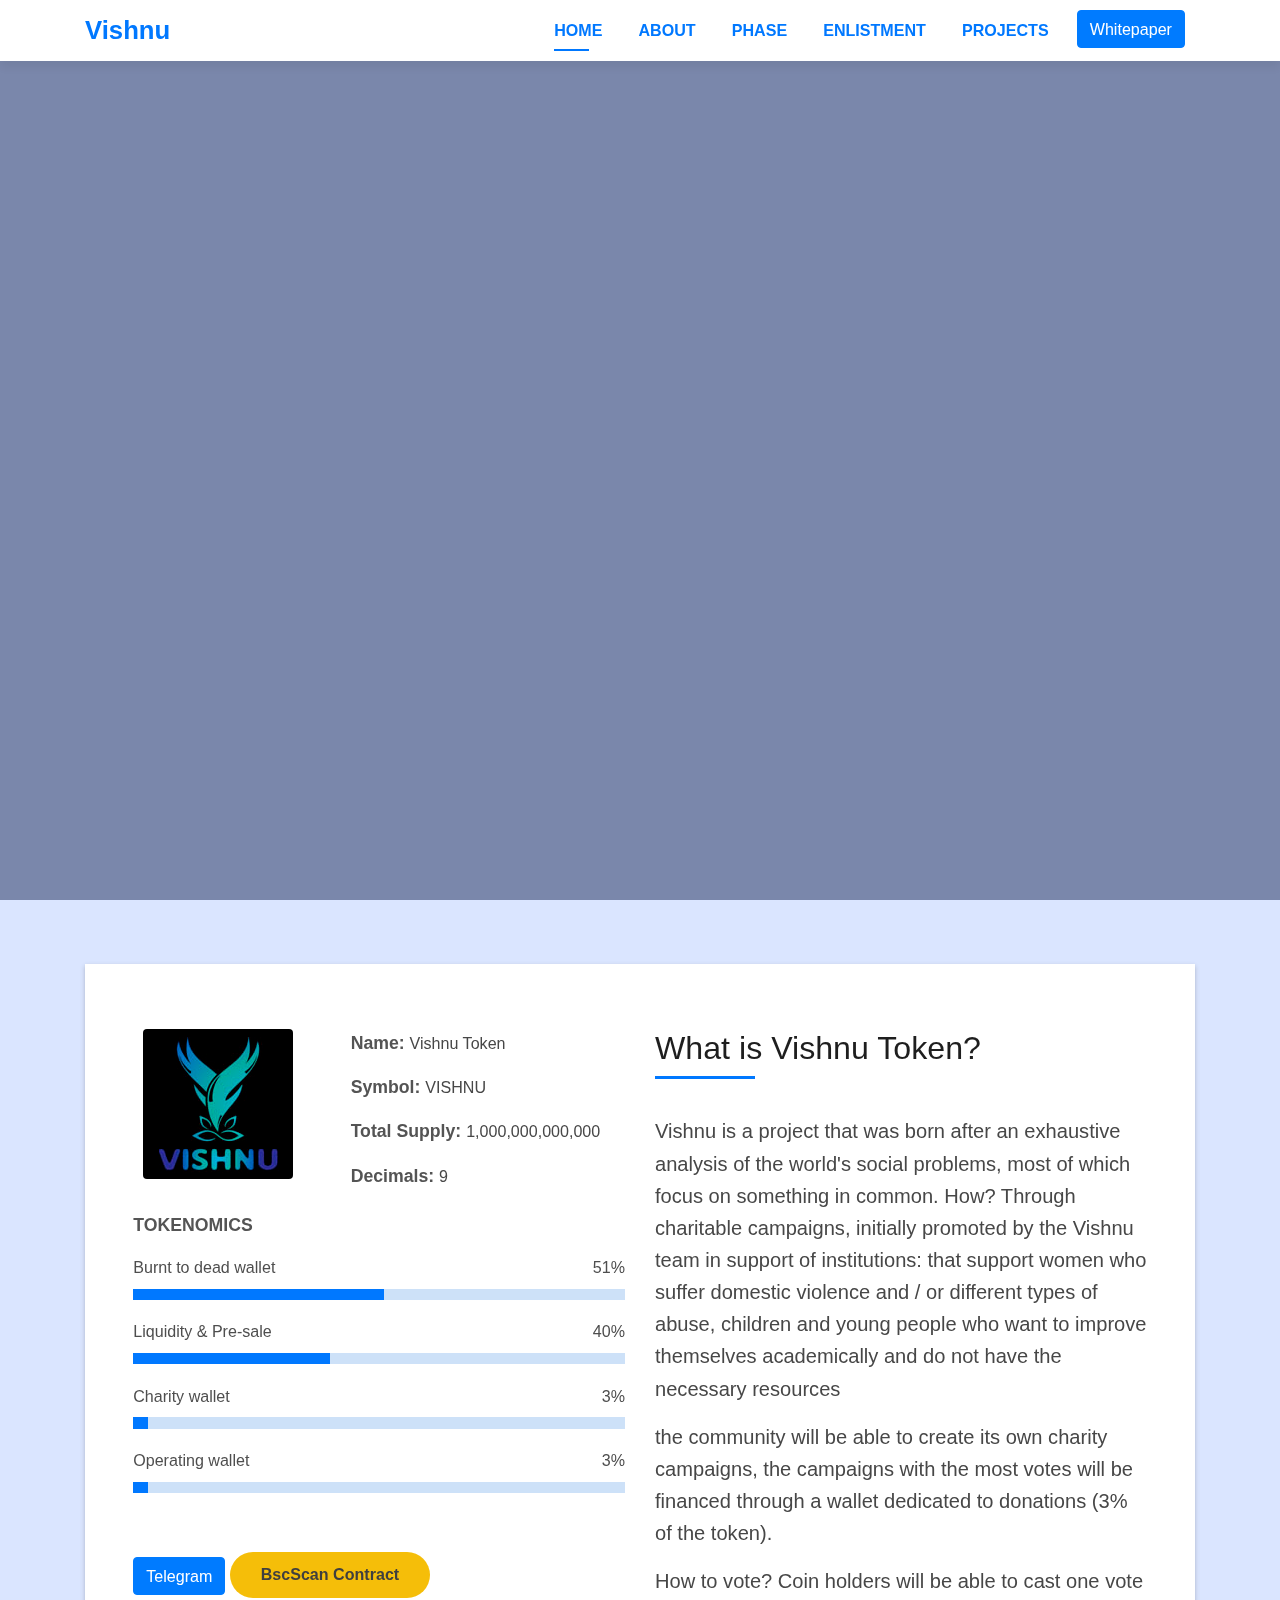
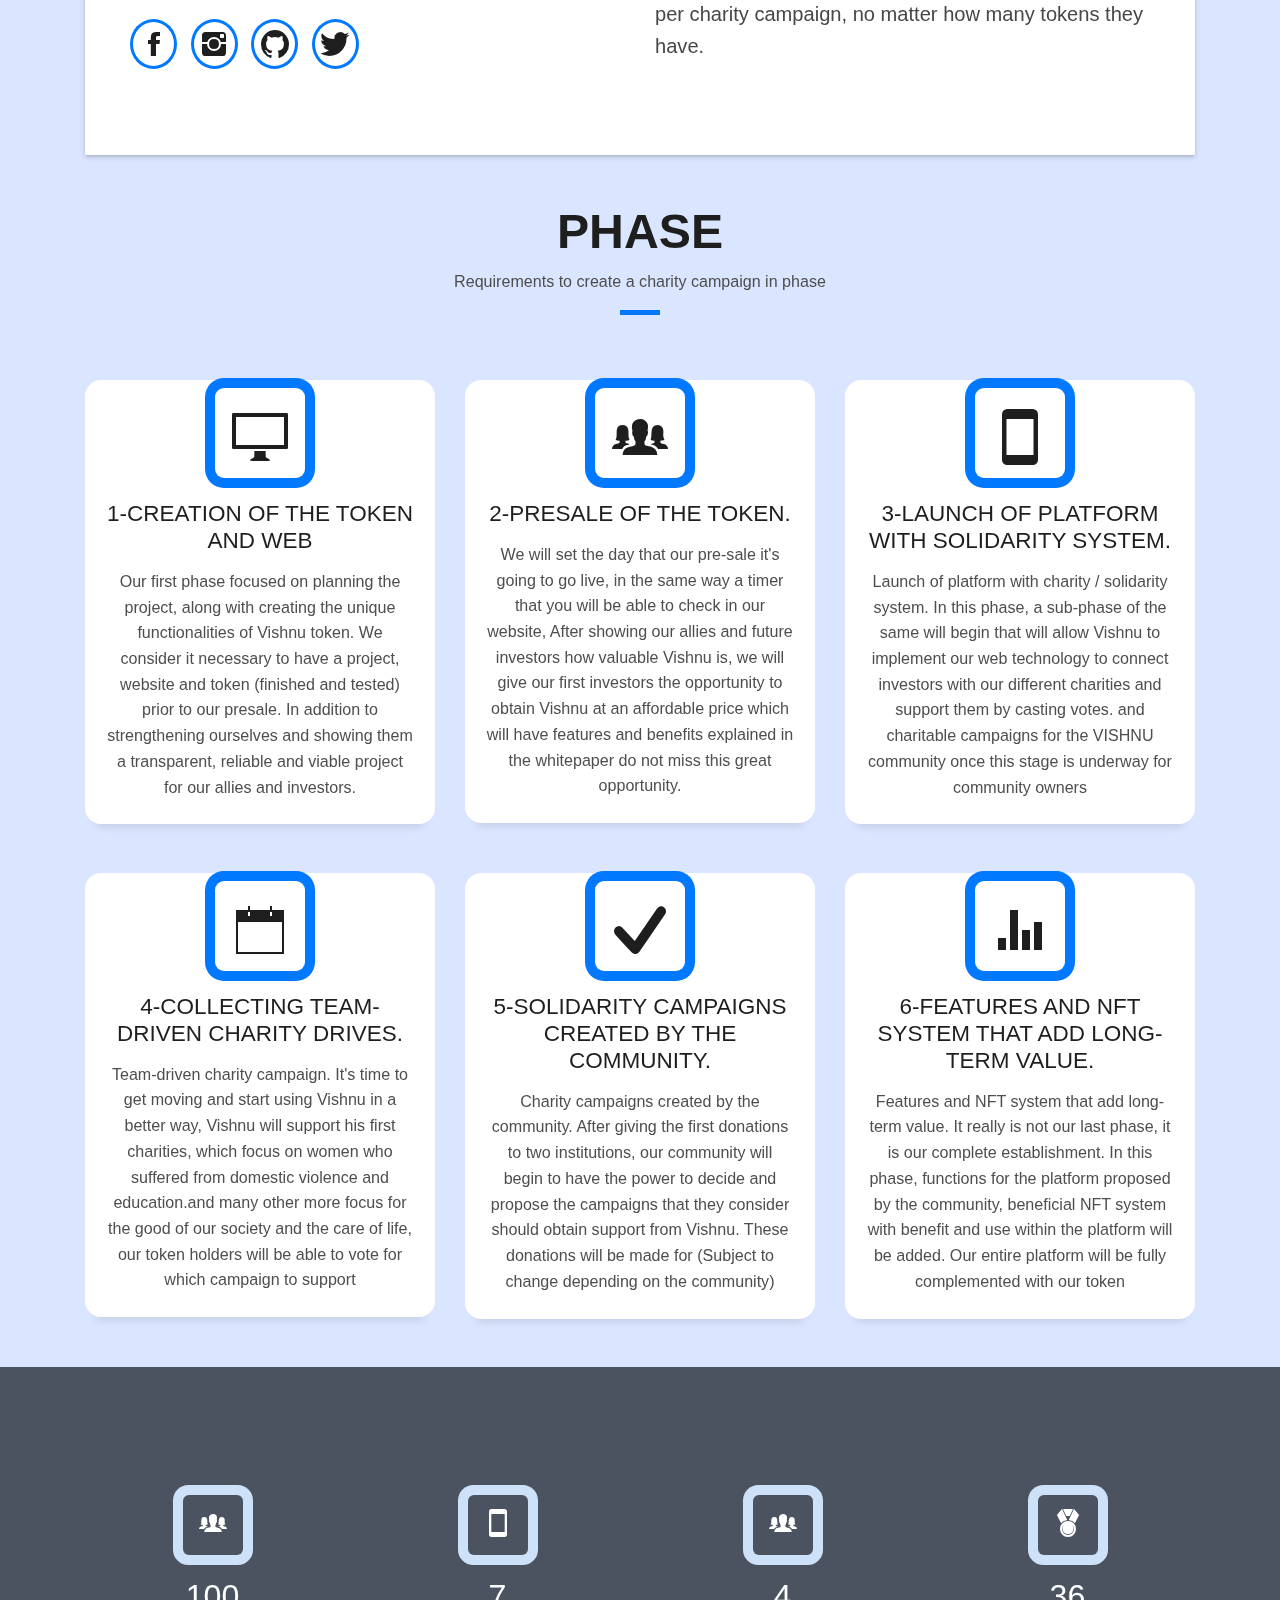
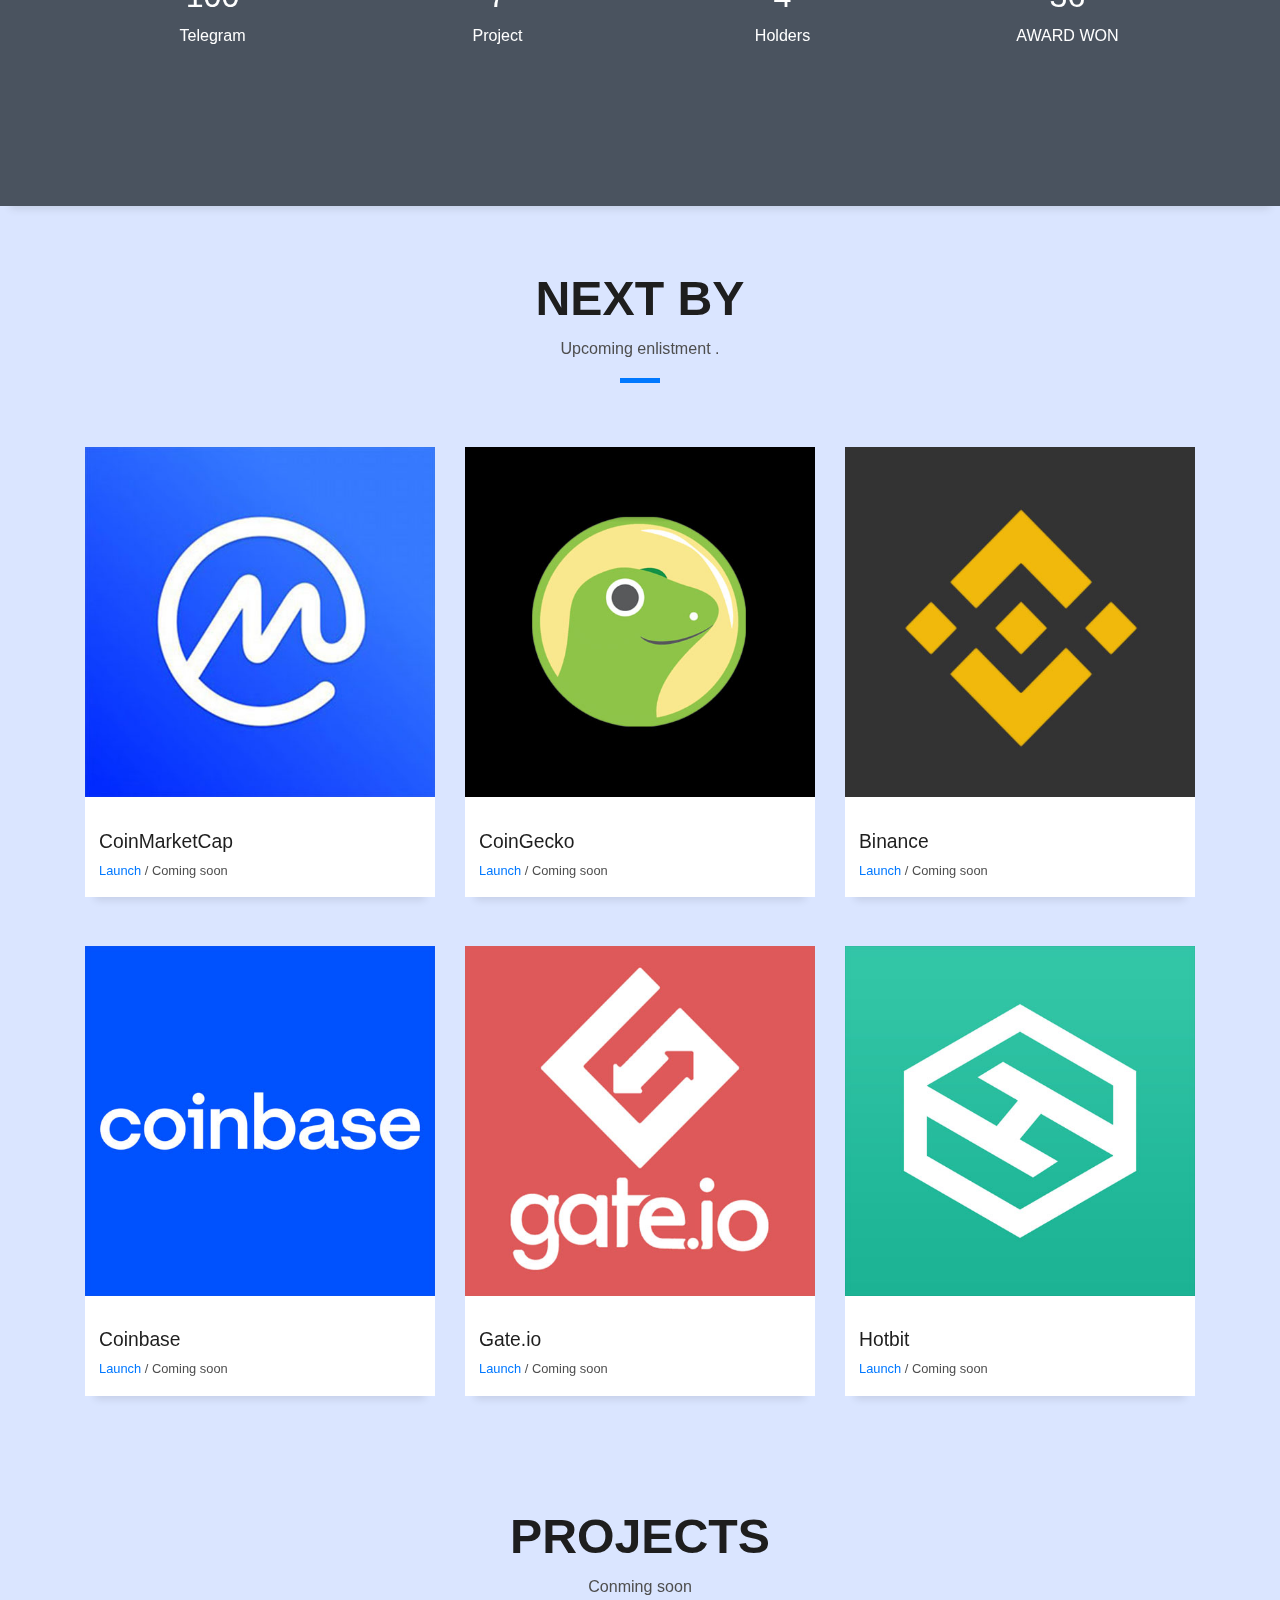
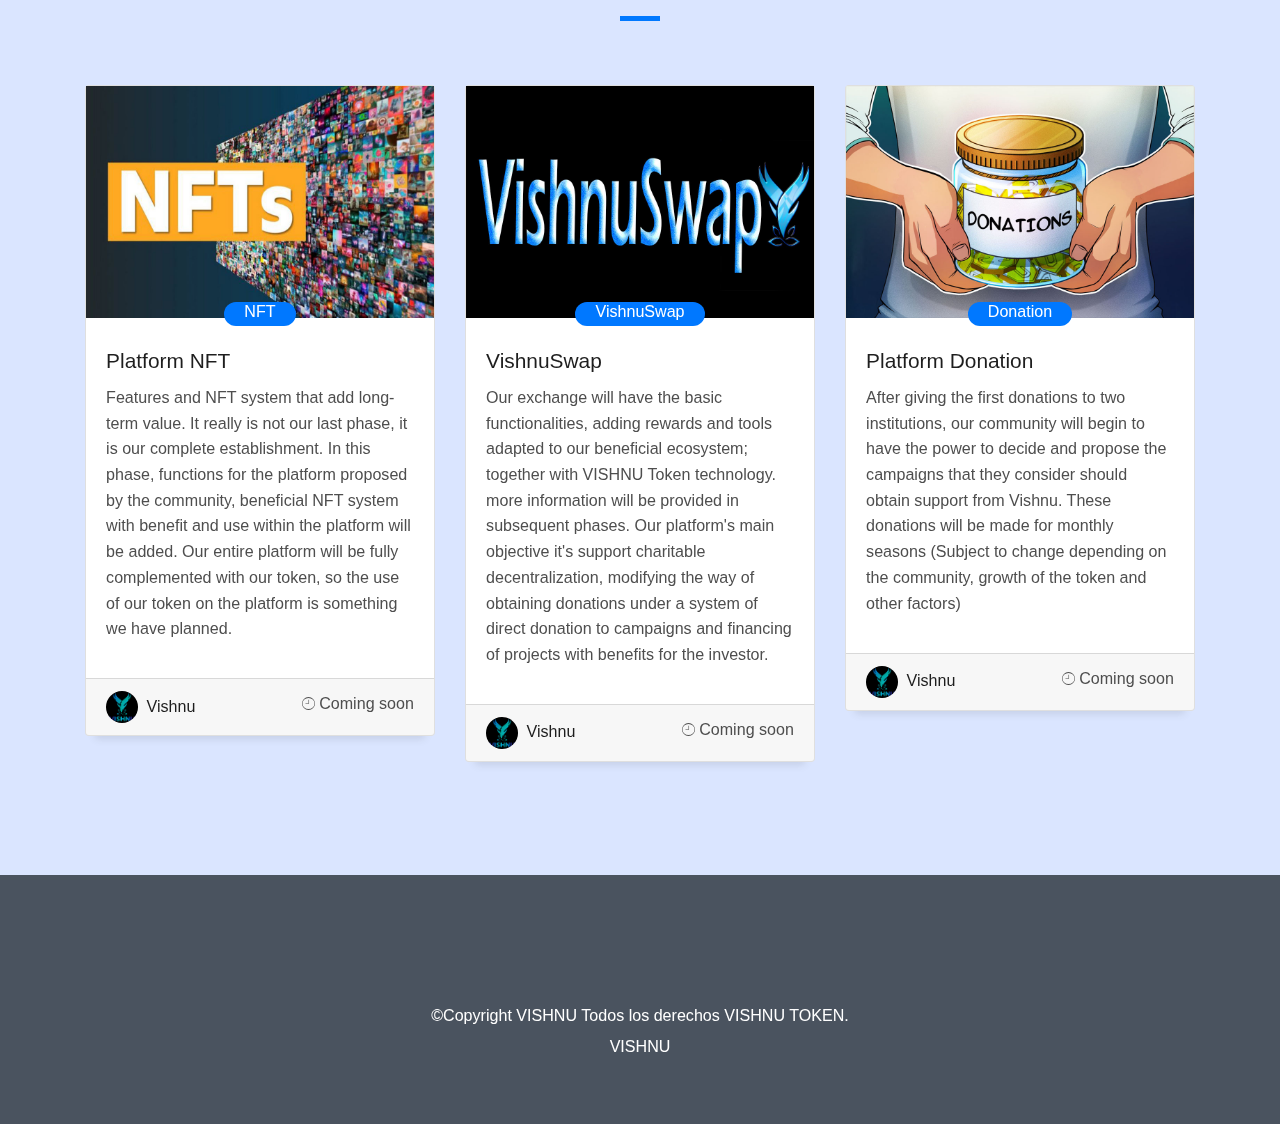
==== commit 91ab3d11: "Add files via upload" ====
--- a/index.html
+++ b/index.html
@@ -295,11 +295,11 @@
         <div class="col-sm-3 col-lg-3">
           <div class="counter-box">
             <div class="counter-ico">
-              <span class="ico-circle"><i class="ion-checkmark-round"></i></span>
+              <span class="ico-circle"><i class="ion-ios-people"></i></span>
             </div>
             <div class="counter-num">
-              <p class="counter">38</p>
-              <span class="counter-text">WORKS COMPLETED</span>
+              <p class="counter">100</p>
+              <span class="counter-text">Telegram</span>
             </div>
           </div>
         </div>
@@ -320,8 +320,8 @@
               <span class="ico-circle"><i class="ion-ios-people"></i></span>
             </div>
             <div class="counter-num">
-              <p class="counter">130</p>
-              <span class="counter-text">HOLDERS</span>
+              <p class="counter">4</p>
+              <span class="counter-text">Holders</span>
             </div>
           </div>
         </div>
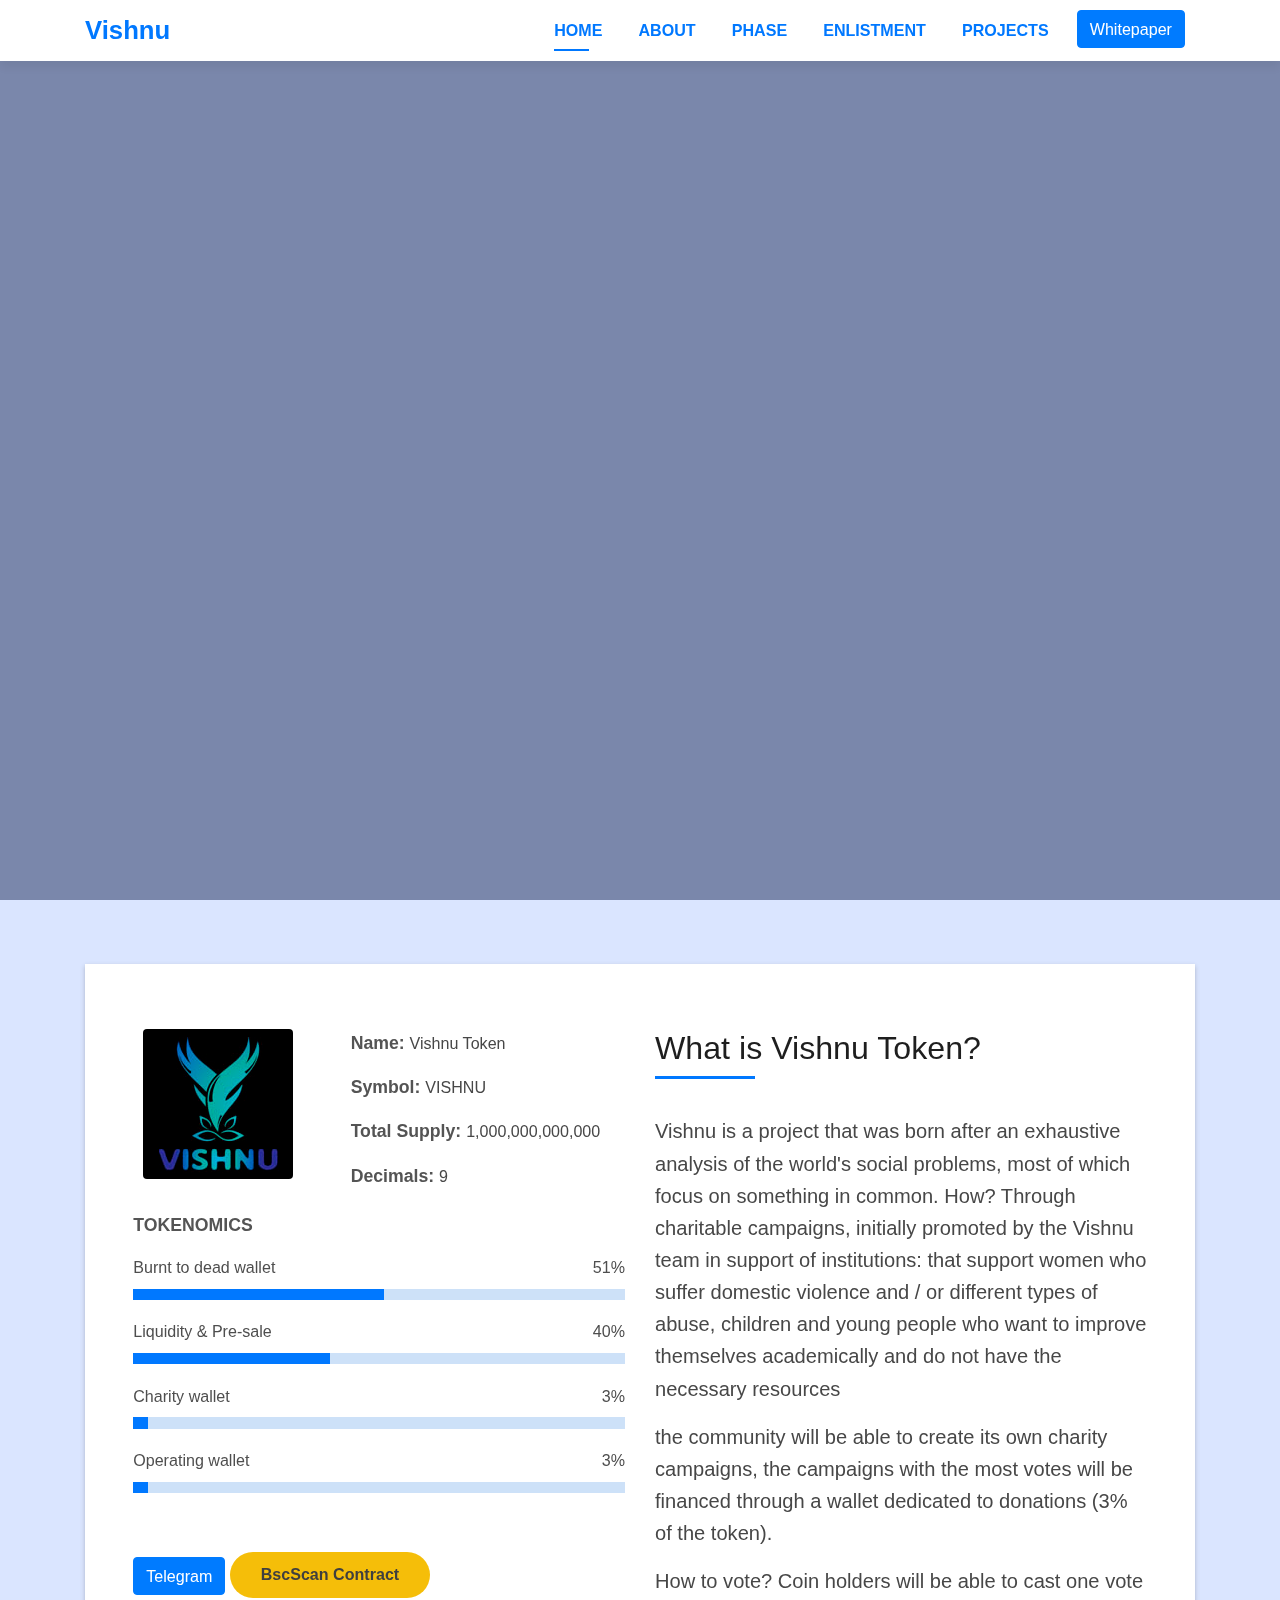
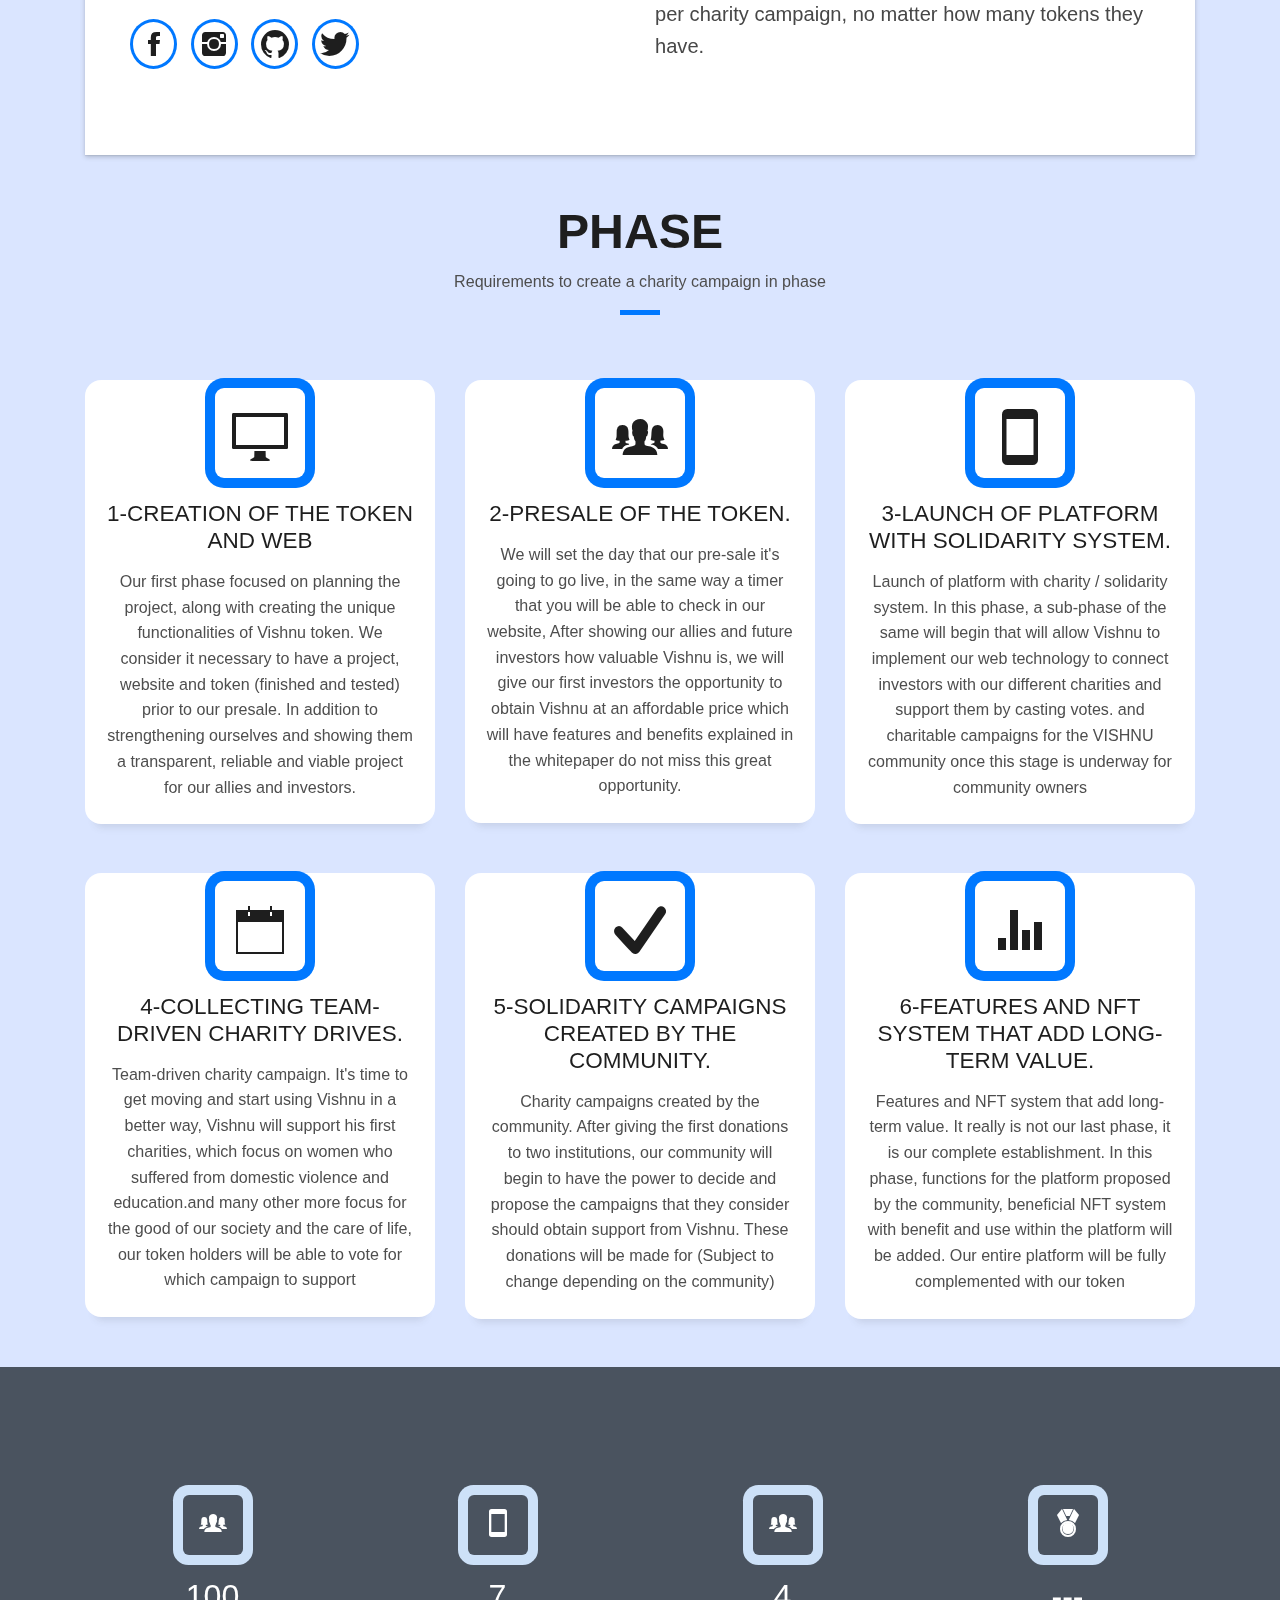
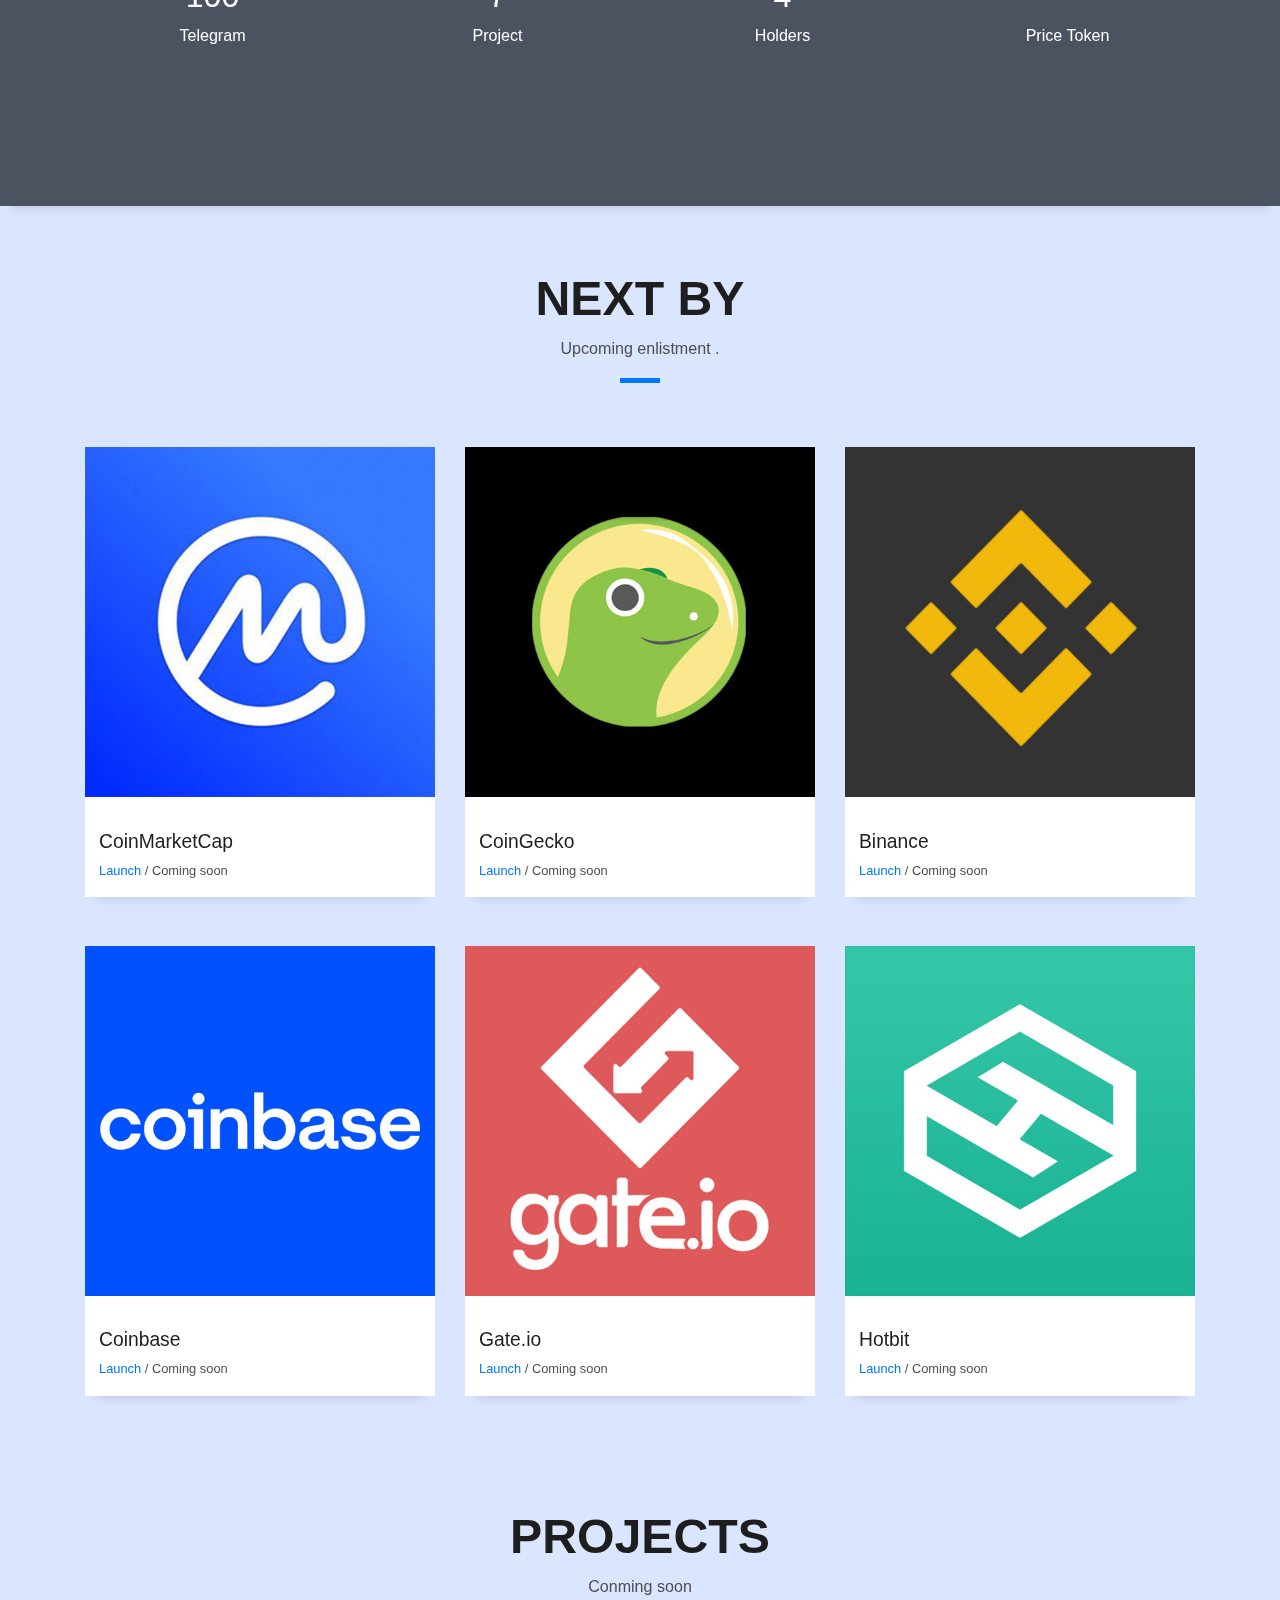
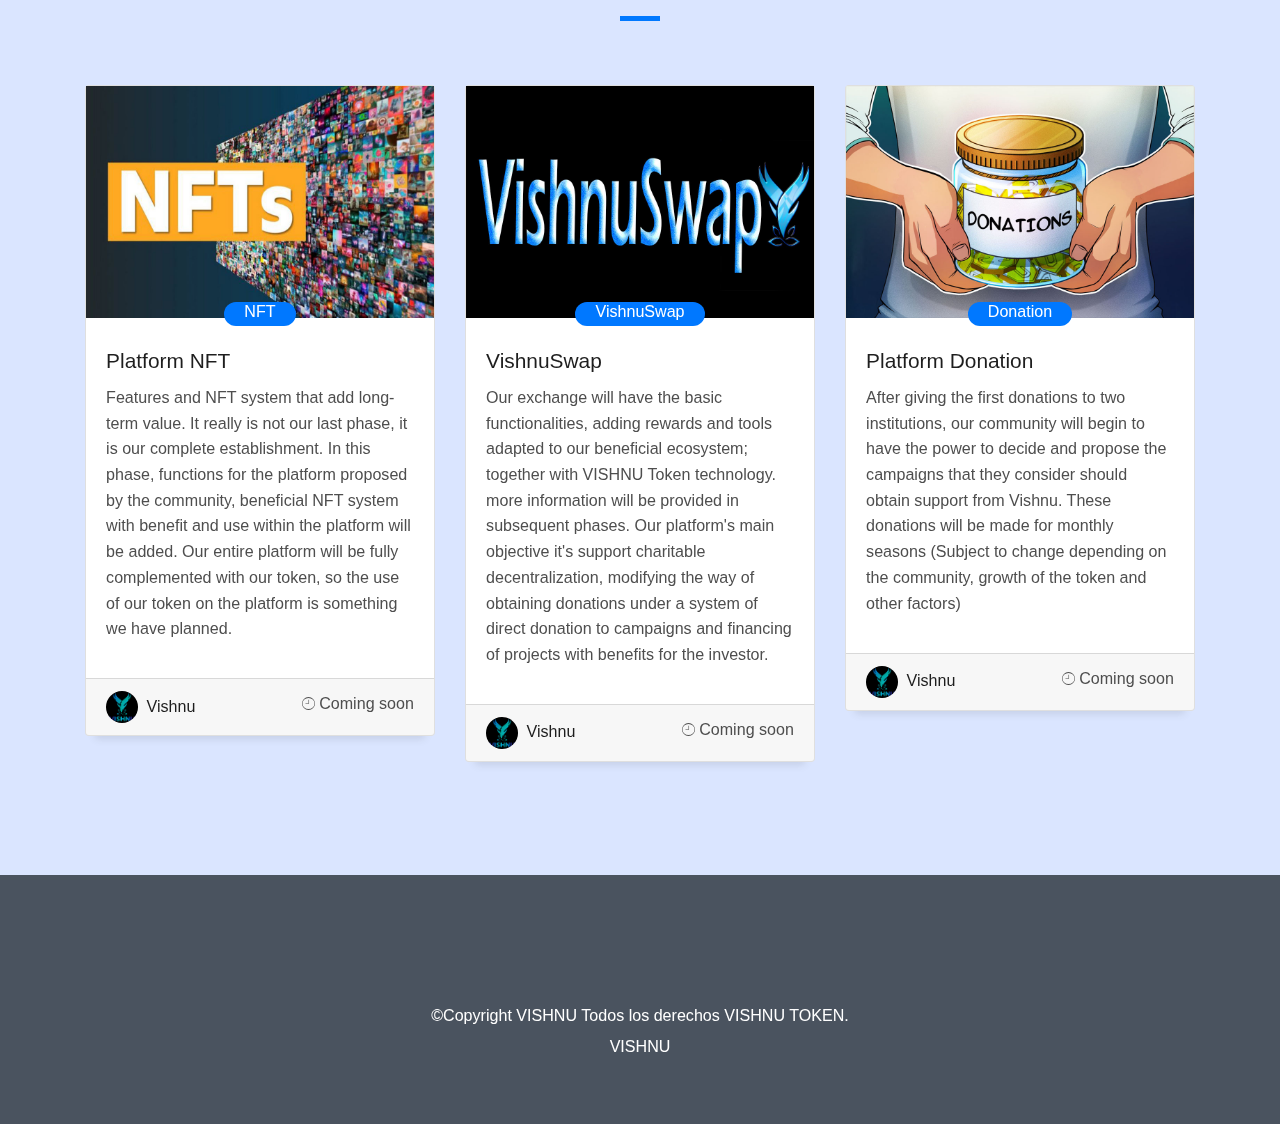
==== commit 912b6ef0: "Add files via upload" ====
--- a/index.html
+++ b/index.html
@@ -331,8 +331,8 @@
               <span class="ico-circle"><i class="ion-ribbon-a"></i></span>
             </div>
             <div class="counter-num">
-              <p class="counter">36</p>
-              <span class="counter-text">AWARD WON</span>
+              <p class="counter">---</p>
+              <span class="counter-text">Price Token</span>
             </div>
           </div>
         </div>
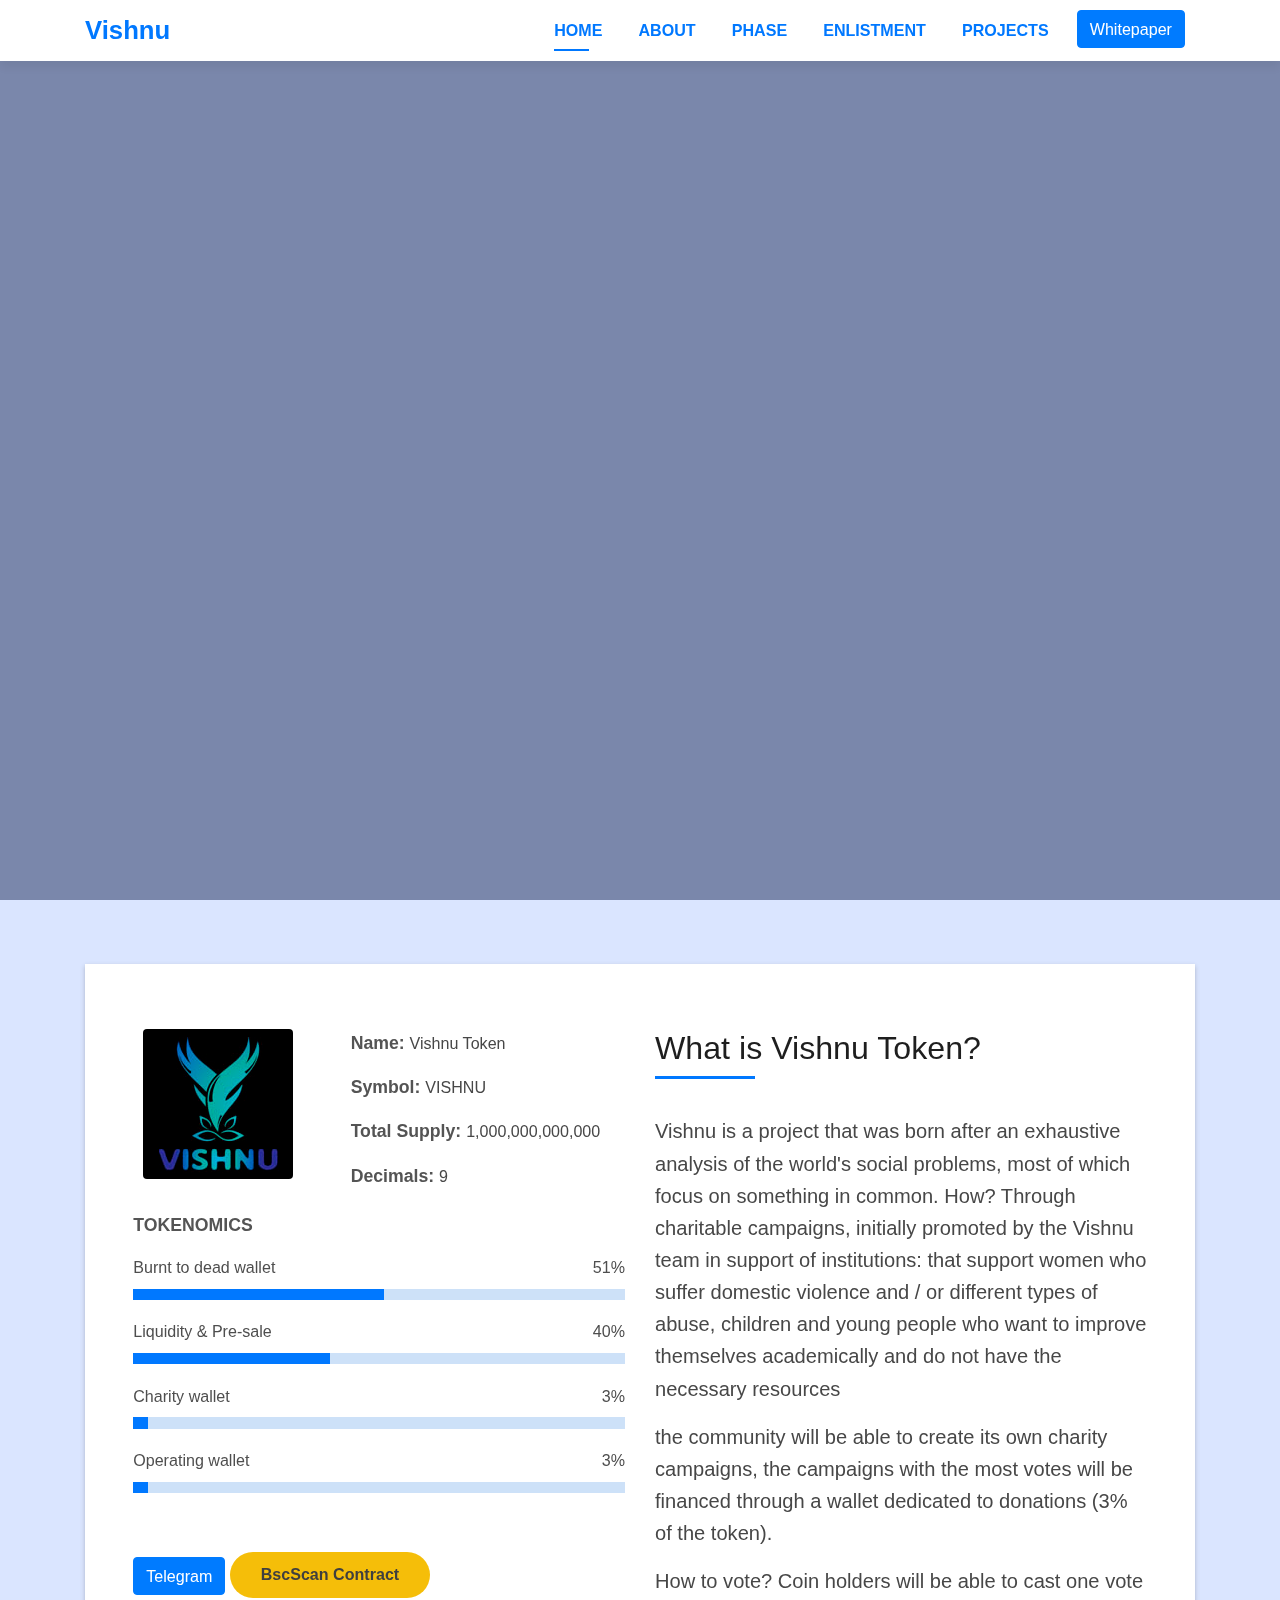
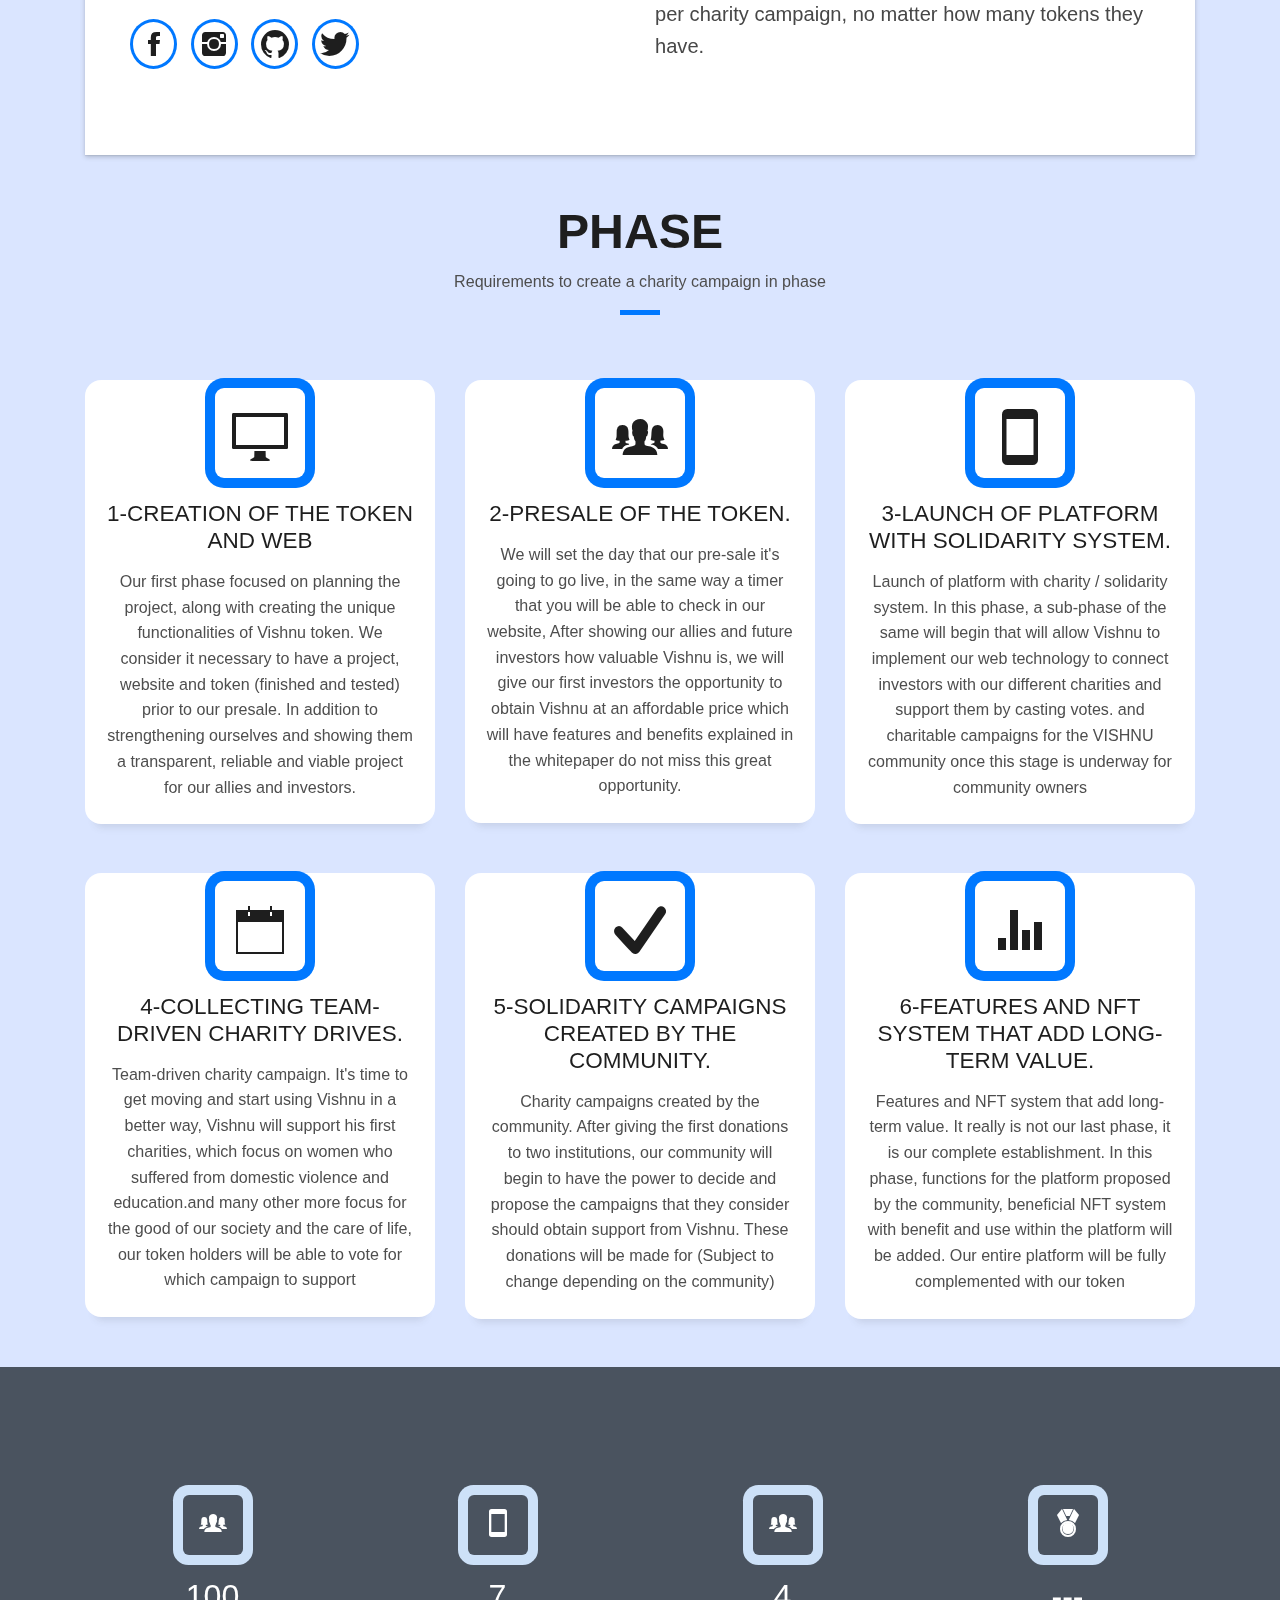
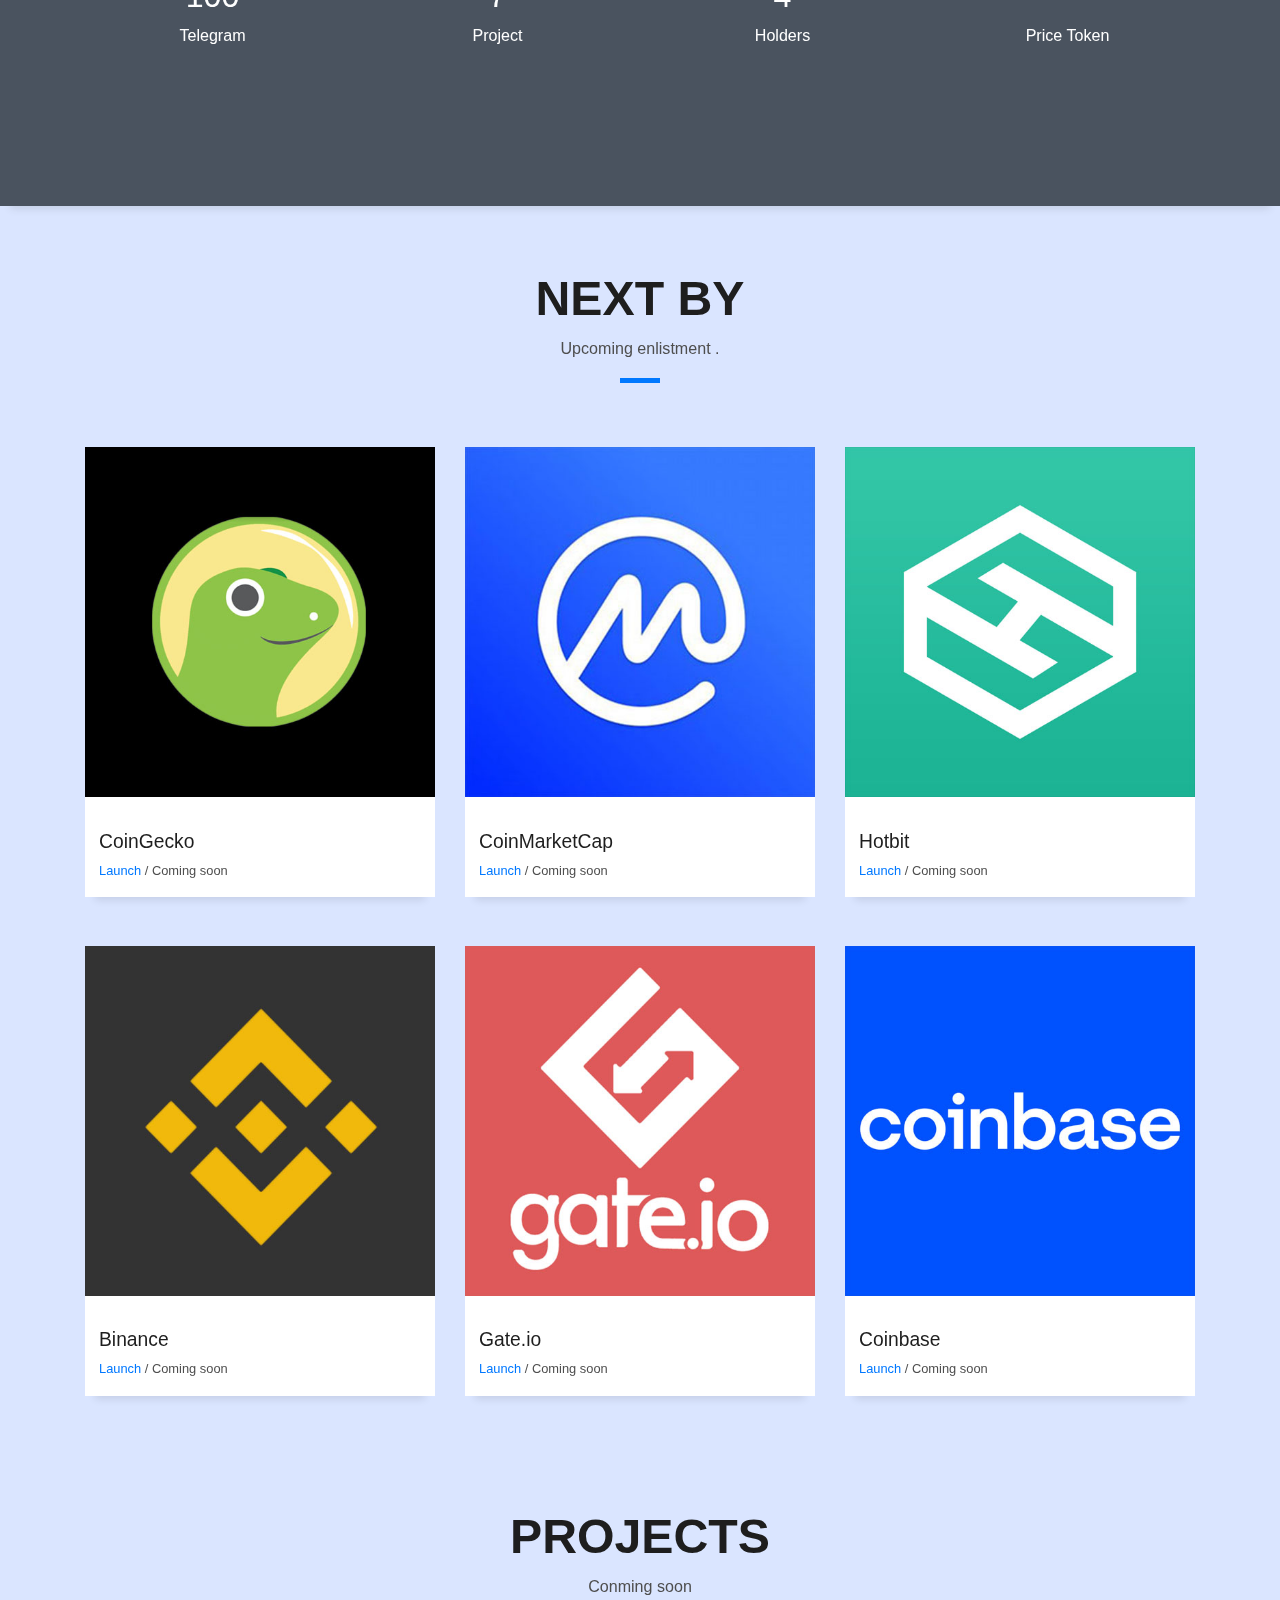
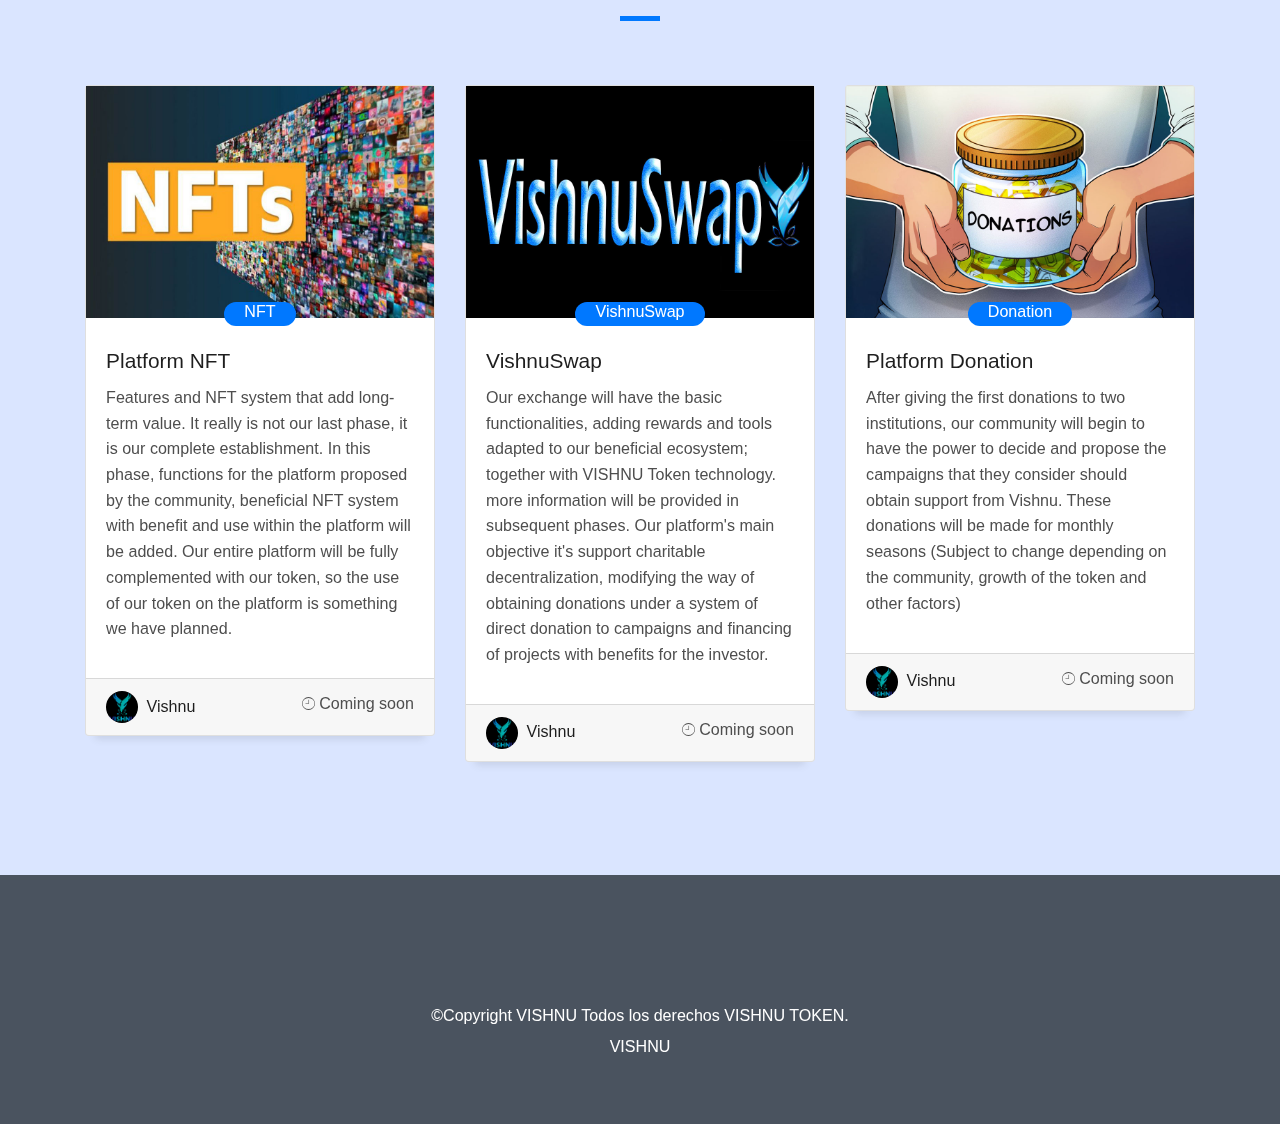
==== commit ce112824: "Add files via upload" ====
--- a/index.html
+++ b/index.html
@@ -368,7 +368,7 @@
               <div class="work-content">
                 <div class="row">
                   <div class="col-sm-8">
-                    <h2 class="w-title">CoinMarketCap</h2>
+                    <h2 class="w-title">CoinGecko</h2>
                     <div class="w-more">
                       <span class="w-ctegory">Launch</span> / <span class="w-date">Coming soon</span>
                     </div>
@@ -392,7 +392,7 @@
               <div class="work-content">
                 <div class="row">
                   <div class="col-sm-8">
-                    <h2 class="w-title">CoinGecko</h2>
+                    <h2 class="w-title">CoinMarketCap</h2>
                     <div class="w-more">
                       <span class="w-ctegory">Launch</span> / <span class="w-date">Coming soon</span>
                     </div>
@@ -412,6 +412,30 @@
             <a href="img/work-3.jpg" data-lightbox="gallery-mf">
               <div class="work-img">
                 <img src="img/work-3.jpg" alt="" class="img-fluid">
+              </div>
+              <div class="work-content">
+                <div class="row">
+                  <div class="col-sm-8">
+                    <h2 class="w-title">Hotbit</h2>
+                    <div class="w-more">
+                      <span class="w-ctegory">Launch</span> / <span class="w-date">Coming soon</span>
+                    </div>
+                  </div>
+                  <div class="col-sm-4">
+                    <div class="w-like">
+                      
+                    </div>
+                  </div>
+                </div>
+              </div>
+            </a>
+          </div>
+        </div>
+        <div class="col-md-4">
+          <div class="work-box">
+            <a href="img/work-4.jpg" data-lightbox="gallery-mf">
+              <div class="work-img">
+                <img src="img/work-4.jpg" alt="" class="img-fluid">
               </div>
               <div class="work-content">
                 <div class="row">
@@ -433,30 +457,6 @@
         </div>
         <div class="col-md-4">
           <div class="work-box">
-            <a href="img/work-4.jpg" data-lightbox="gallery-mf">
-              <div class="work-img">
-                <img src="img/work-4.jpg" alt="" class="img-fluid">
-              </div>
-              <div class="work-content">
-                <div class="row">
-                  <div class="col-sm-8">
-                    <h2 class="w-title">Coinbase</h2>
-                    <div class="w-more">
-                      <span class="w-ctegory">Launch</span> / <span class="w-date">Coming soon</span>
-                    </div>
-                  </div>
-                  <div class="col-sm-4">
-                    <div class="w-like">
-                      
-                    </div>
-                  </div>
-                </div>
-              </div>
-            </a>
-          </div>
-        </div>
-        <div class="col-md-4">
-          <div class="work-box">
             <a href="img/work-5.jpg" data-lightbox="gallery-mf">
               <div class="work-img">
                 <img src="img/work-5.jpg" alt="" class="img-fluid">
@@ -488,7 +488,7 @@
               <div class="work-content">
                 <div class="row">
                   <div class="col-sm-8">
-                    <h2 class="w-title">Hotbit</h2>
+                    <h2 class="w-title">Coinbase</h2>
                     <div class="w-more">
                       <span class="w-ctegory">Launch</span> / <span class="w-date">Coming soon</span>
                     </div>
